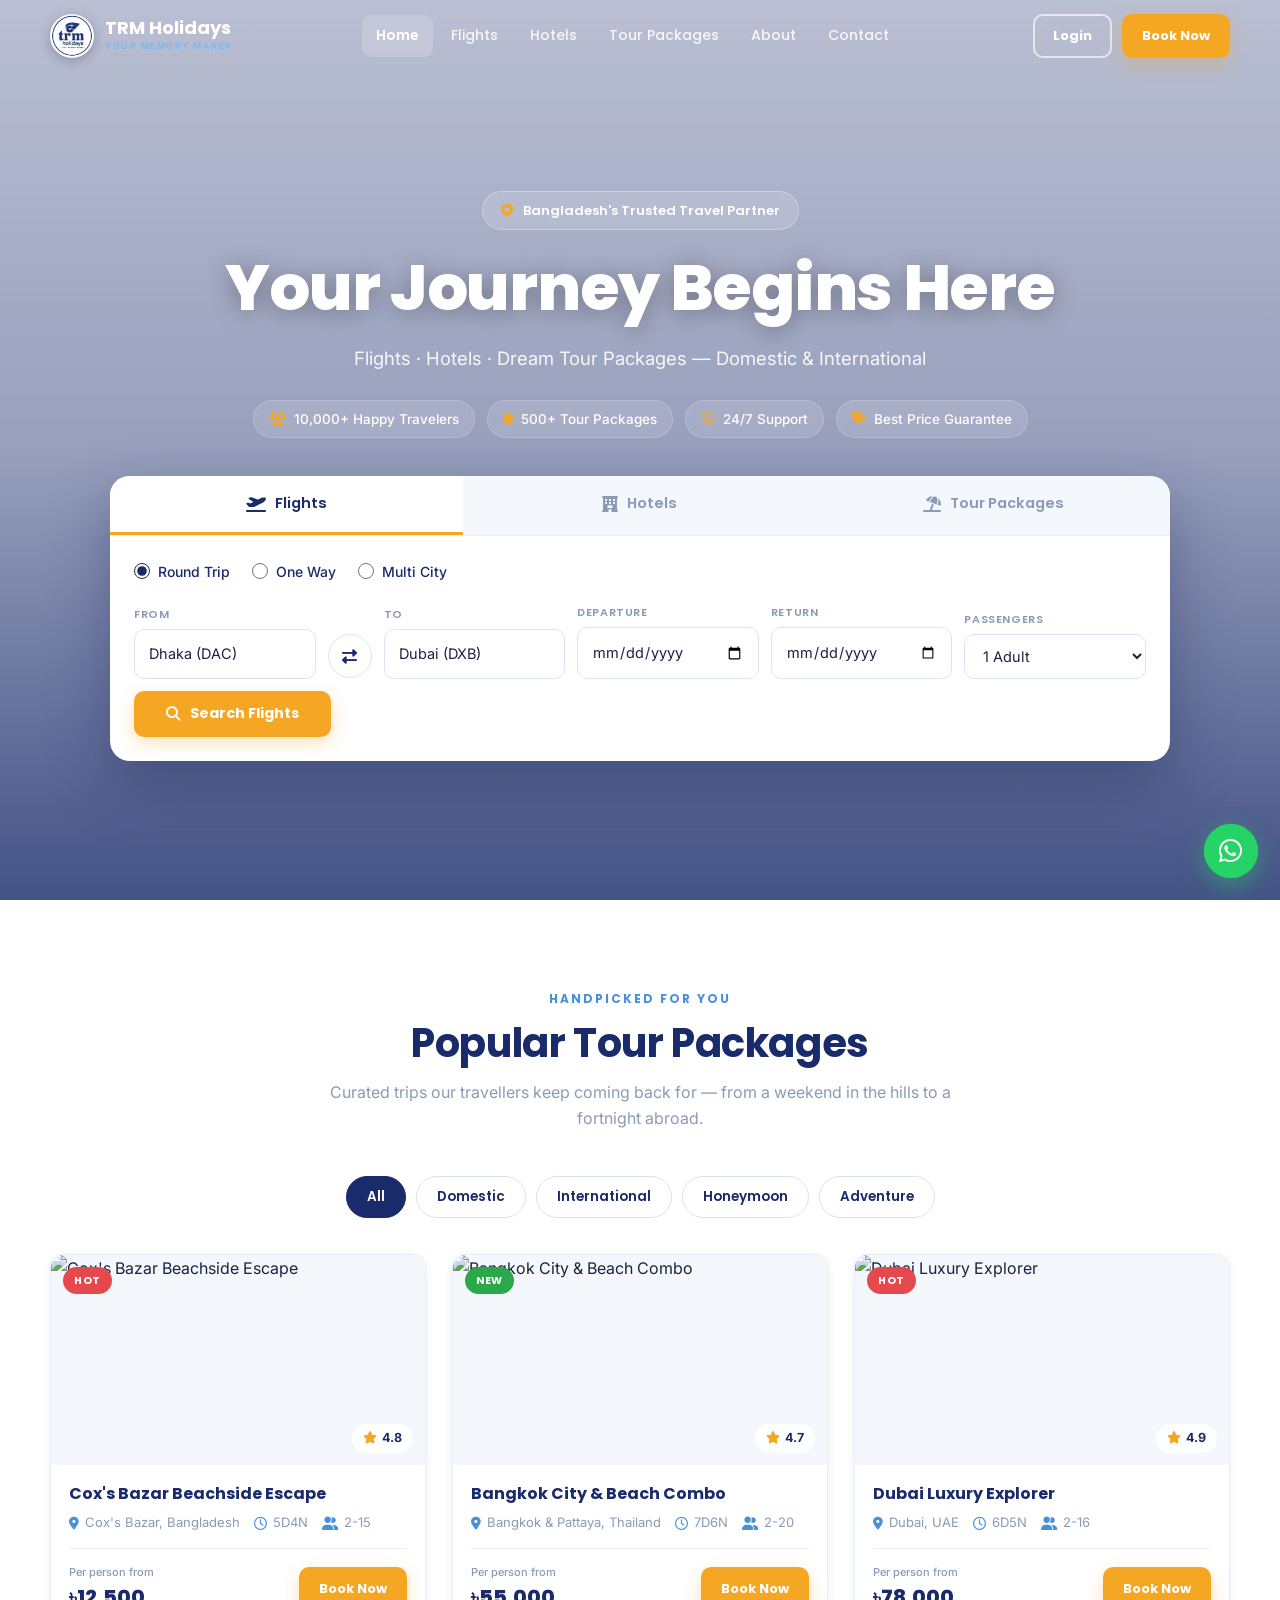
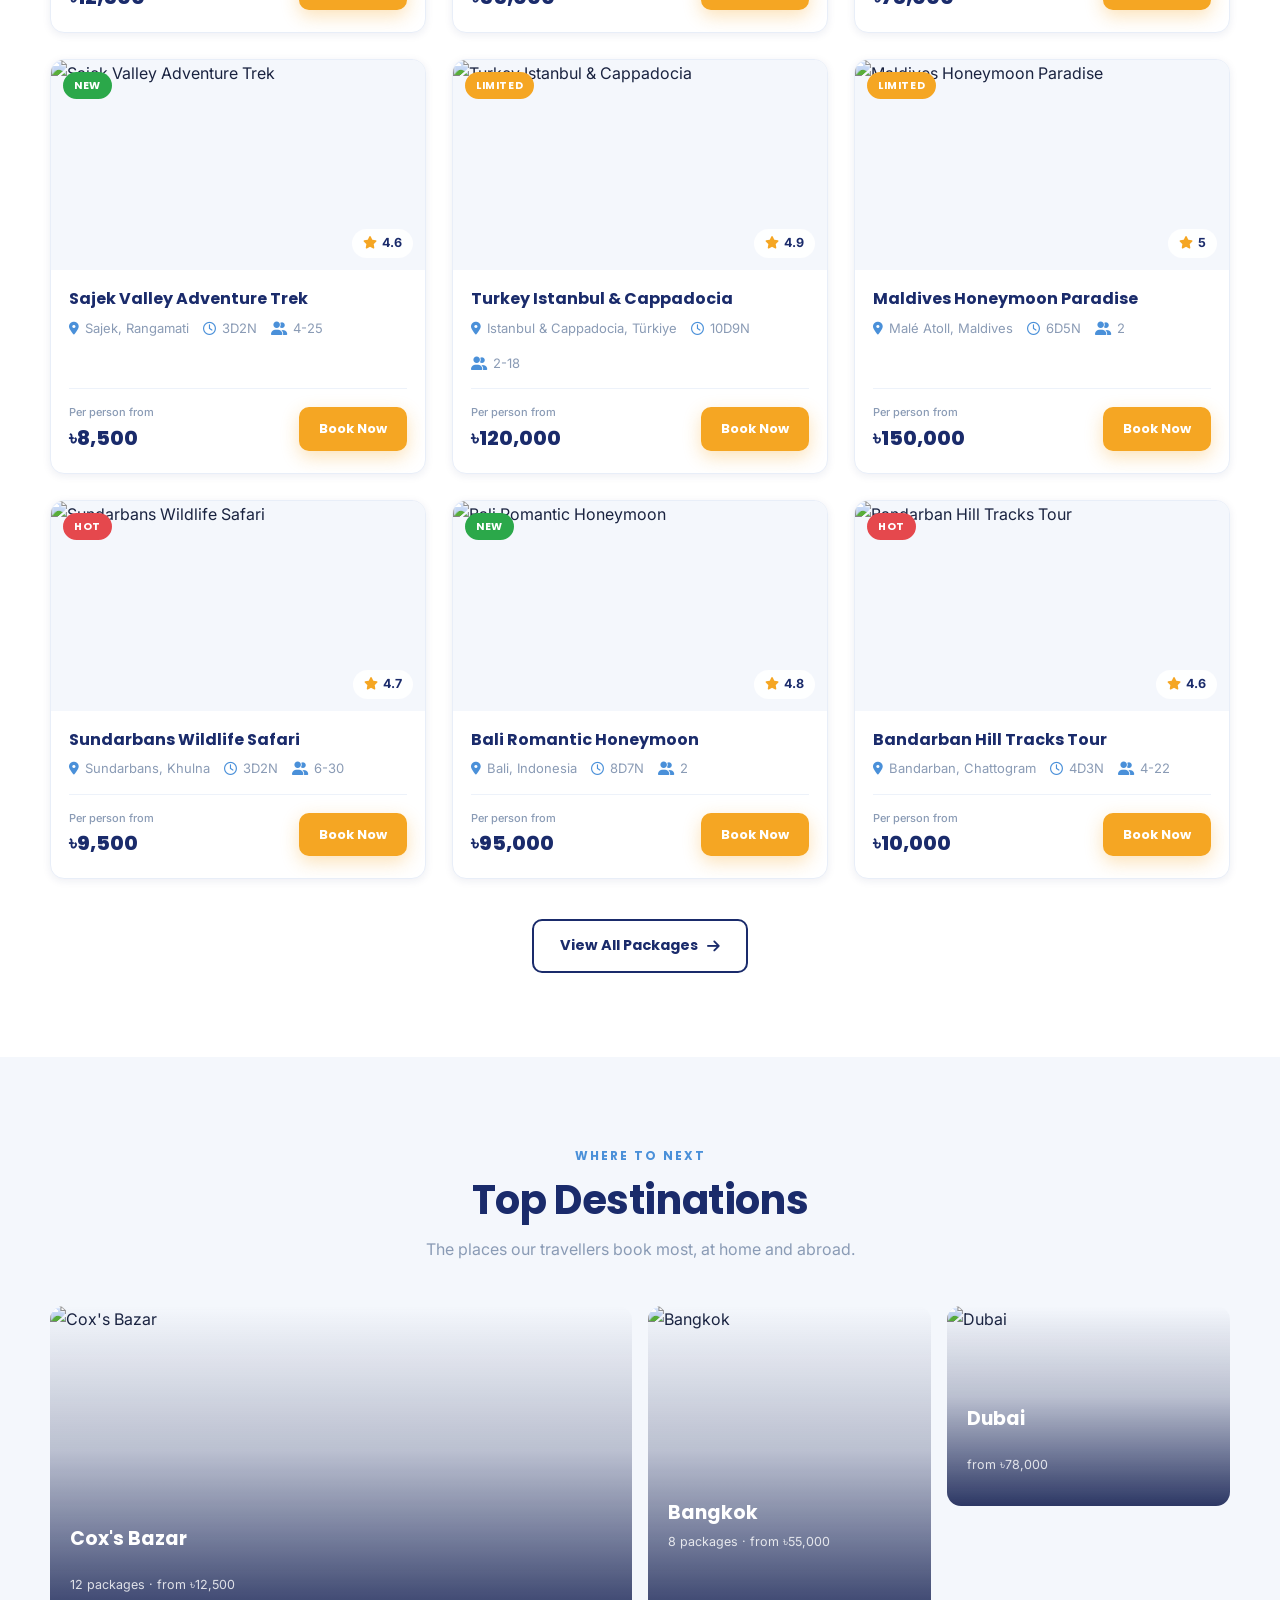
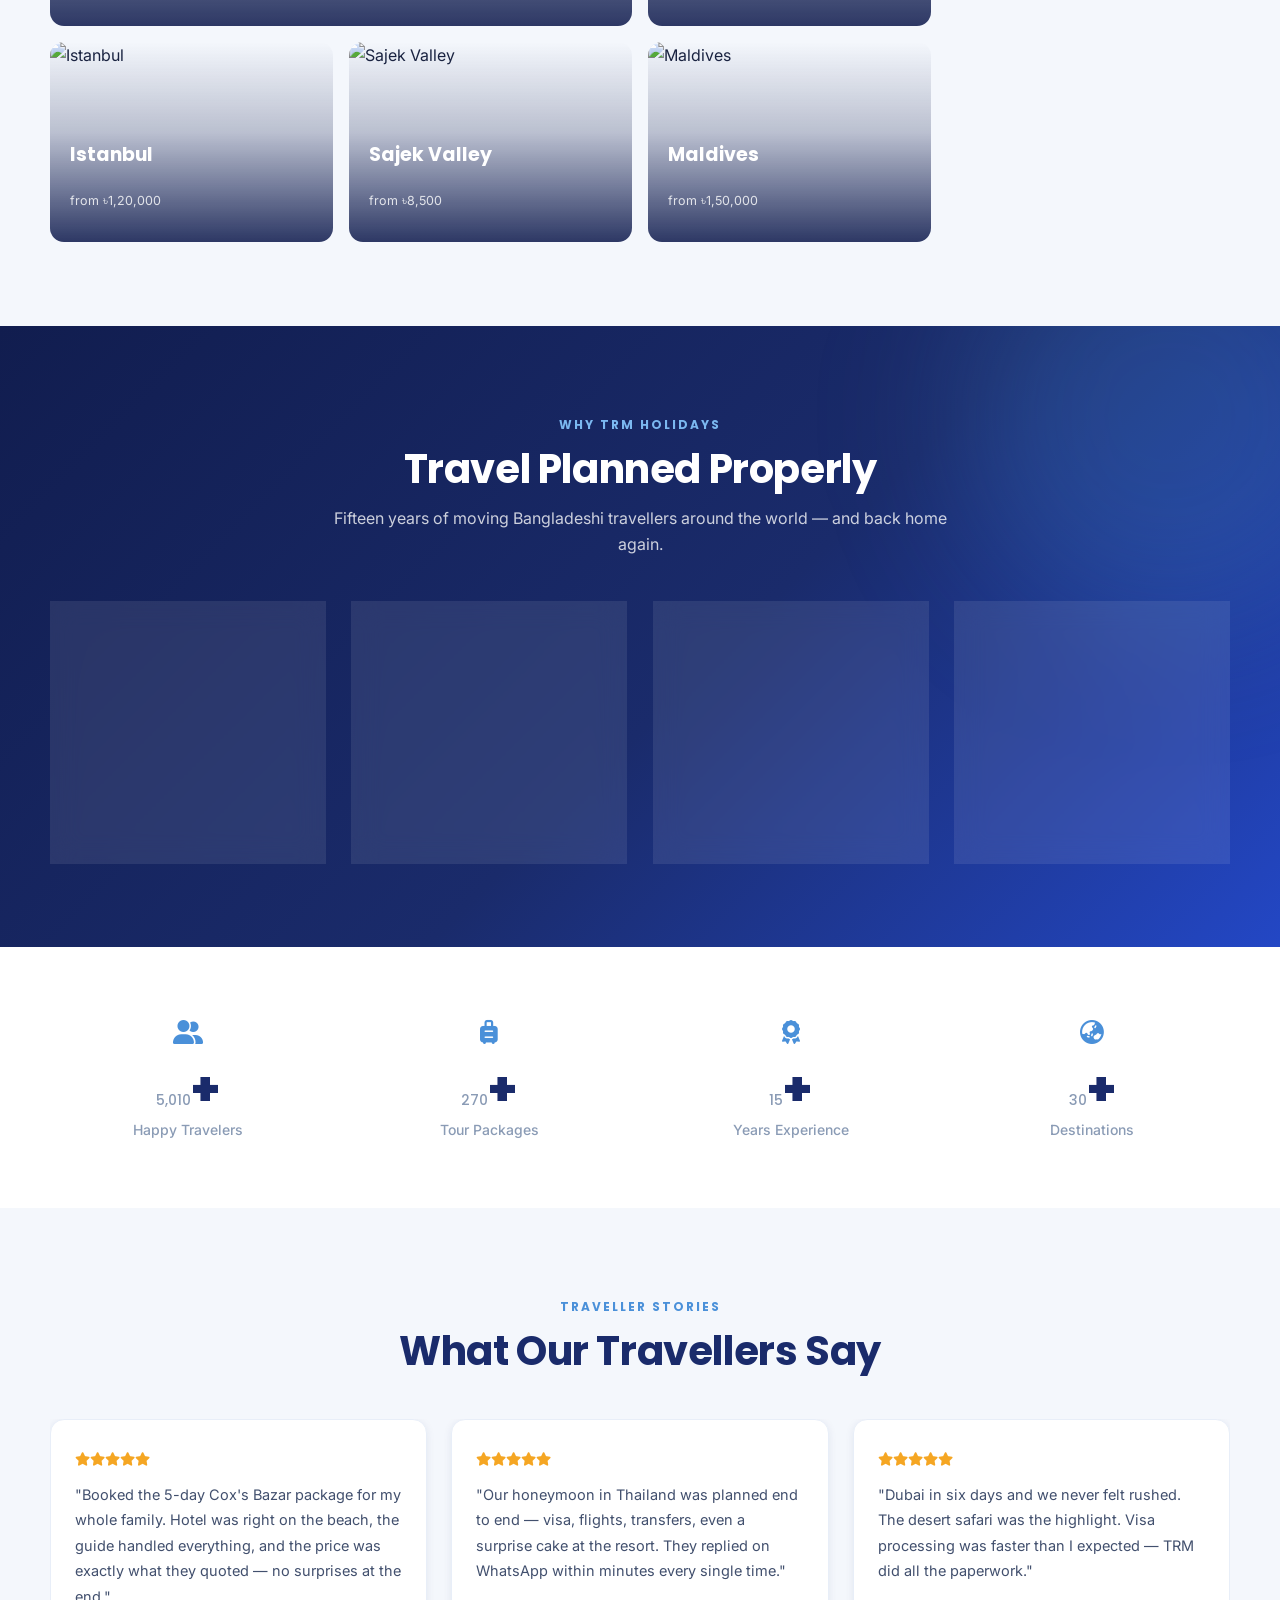
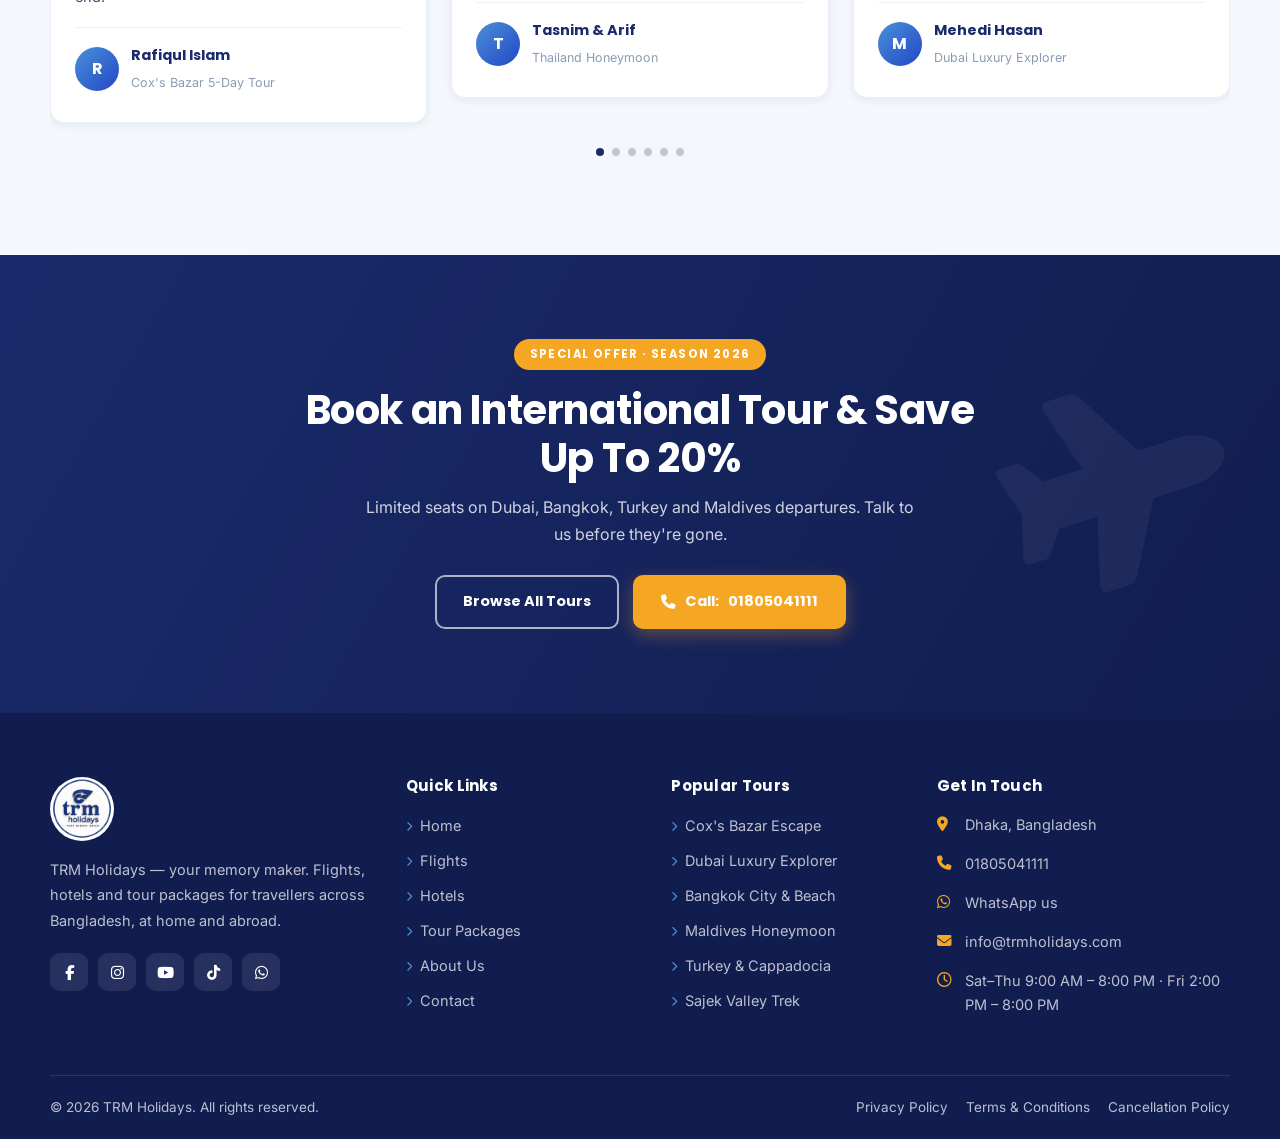
==== index.html @ ceb4264e "Initial commit" ====
<!DOCTYPE html>
<html lang="en">
<head>
<meta charset="UTF-8">
<meta name="viewport" content="width=device-width, initial-scale=1.0">
<meta name="description" content="TRM Holidays — Bangladesh's trusted travel partner. Flights, hotels and dream tour packages, domestic and international. Your Memory Maker.">
<meta name="theme-color" content="#1A2B6B">
<title>TRM Holidays | Flights, Hotels & Tour Packages in Bangladesh</title>

<link rel="icon" href="assets/images/logo.png">

<!-- Fonts -->
<link rel="preconnect" href="https://fonts.googleapis.com">
<link rel="preconnect" href="https://fonts.gstatic.com" crossorigin>
<link href="https://fonts.googleapis.com/css2?family=Poppins:wght@400;500;600;700;800&family=Inter:wght@300;400;500;600;700&display=swap" rel="stylesheet">

<!-- Icons · Carousel · Scroll animations -->
<link rel="stylesheet" href="https://cdnjs.cloudflare.com/ajax/libs/font-awesome/6.5.1/css/all.min.css">
<link rel="stylesheet" href="https://cdn.jsdelivr.net/npm/swiper@11/swiper-bundle.min.css">
<link rel="stylesheet" href="https://unpkg.com/aos@2.3.4/dist/aos.css">

<!-- Site design system -->
<link rel="stylesheet" href="assets/css/trm.css">

<style>
/* ==========================================================
   HOMEPAGE-ONLY STYLES
   ========================================================== */

/* ---------- Hero ---------- */
.hero{position:relative;min-height:100vh;display:flex;align-items:center;overflow:hidden;padding:calc(var(--nav-h) + 40px) 0 60px}
.hero-bg{position:absolute;inset:0;z-index:0}
.hero-bg .slide{
  position:absolute;inset:0;background-size:cover;background-position:center;
  opacity:0;transition:opacity 1.4s var(--ease);transform:scale(1.06);
}
.hero-bg .slide.on{opacity:1;animation:kenburns 7s ease-out forwards}
@keyframes kenburns{to{transform:scale(1)}}
.hero-bg::after{
  content:'';position:absolute;inset:0;
  background:linear-gradient(to top,rgba(26,43,107,.82) 0%,rgba(26,43,107,.45) 50%,rgba(26,43,107,.30) 100%);
}
.hero .wrap{position:relative;z-index:2;width:100%}
.hero-copy{text-align:center;max-width:840px;margin:0 auto 38px;color:#fff}
.eyebrow-pill{
  display:inline-flex;align-items:center;gap:9px;
  background:rgba(255,255,255,.15);backdrop-filter:blur(10px);
  border:1px solid rgba(255,255,255,.28);border-radius:40px;
  padding:8px 18px;font-family:var(--font-head);font-size:13px;font-weight:600;
  color:#fff;margin-bottom:20px;
}
.eyebrow-pill i{color:var(--gold)}
.hero-copy h1{color:#fff;text-shadow:0 3px 26px rgba(0,0,0,.32);margin-bottom:16px}
.hero-sub{font-size:clamp(15px,1.6vw,18.5px);color:rgba(255,255,255,.92);font-weight:400}
.trust{display:flex;flex-wrap:wrap;justify-content:center;gap:12px;margin-top:26px}
.trust span{
  display:inline-flex;align-items:center;gap:8px;font-size:13.5px;font-weight:500;
  color:#fff;background:rgba(255,255,255,.12);backdrop-filter:blur(8px);
  border:1px solid rgba(255,255,255,.2);border-radius:30px;padding:7px 15px;
}
.trust i{color:var(--gold)}

/* ---------- Search widget ---------- */
.search-widget{
  background:#fff;border-radius:var(--radius-lg);box-shadow:0 24px 60px rgba(17,29,79,.35);
  max-width:1060px;margin:0 auto;overflow:hidden;
}
.tabs{display:flex;border-bottom:1px solid #E8EEF8;background:var(--off)}
.tab{
  flex:1;padding:16px 12px;font-family:var(--font-head);font-size:14.5px;font-weight:600;
  color:var(--gray);display:flex;align-items:center;justify-content:center;gap:9px;
  border-bottom:3px solid transparent;transition:all .22s var(--ease);
}
.tab:hover{color:var(--navy);background:#fff}
.tab.active{color:var(--navy);background:#fff;border-bottom-color:var(--gold)}
.tab i{font-size:16px}
.tab-panel{display:none;padding:24px}
.tab-panel.active{display:block}

.trip-types{display:flex;flex-wrap:wrap;gap:22px;margin-bottom:20px}
.trip-types label{display:flex;align-items:center;gap:8px;cursor:pointer;font-size:14px;font-weight:500;color:var(--navy)}
.trip-types input{accent-color:var(--navy);width:16px;height:16px;cursor:pointer}

.search-row{display:flex;flex-wrap:wrap;gap:12px;align-items:flex-end}
.sf{flex:1 1 150px;min-width:0}
.sf label{
  display:block;font-family:var(--font-head);font-size:11px;font-weight:600;
  letter-spacing:.6px;text-transform:uppercase;color:var(--gray);margin-bottom:6px;
}
.sf input,.sf select{
  width:100%;padding:12px 14px;border:1.5px solid #DCE5F3;border-radius:var(--radius-sm);
  font-size:14.5px;background:#fff;transition:border-color .2s,box-shadow .2s;
}
.sf input:focus,.sf select:focus{outline:none;border-color:var(--sky);box-shadow:0 0 0 3px rgba(74,144,217,.15)}
.swap{
  flex:0 0 44px;width:44px;height:44px;border-radius:50%;border:1.5px solid #DCE5F3;
  background:#fff;color:var(--navy);display:grid;place-items:center;font-size:15px;
  margin-bottom:1px;transition:all .25s var(--ease);
}
.swap:hover{background:var(--navy);color:#fff;border-color:var(--navy);transform:rotate(180deg)}
.search-row .btn{flex:0 0 auto;padding:13px 30px;height:46px}

/* ---------- Destinations mosaic ---------- */
.mosaic{display:grid;grid-template-columns:repeat(4,1fr);gap:16px}
.tile{
  position:relative;border-radius:var(--radius);overflow:hidden;height:200px;
  display:flex;align-items:flex-end;
}
.tile.big{grid-column:span 2;height:320px}
.tile.tall{height:320px}
.tile img{position:absolute;inset:0;width:100%;height:100%;object-fit:cover;transition:transform .55s var(--ease)}
.tile:hover img{transform:scale(1.09)}
.tile::after{
  content:'';position:absolute;inset:0;
  background:linear-gradient(to top,rgba(17,29,79,.88) 0%,rgba(17,29,79,.25) 55%,transparent 100%);
}
.tile-body{position:relative;z-index:2;padding:20px;color:#fff;width:100%}
.tile-body h3{color:#fff;font-size:19px;margin-bottom:2px}
.tile-body small{font-size:12.5px;color:rgba(255,255,255,.82)}
.tile-body .btn{
  margin-top:12px;opacity:0;transform:translateY(8px);
  transition:all .3s var(--ease);padding:8px 18px;font-size:12.5px;
}
.tile:hover .tile-body .btn{opacity:1;transform:translateY(0)}

/* ---------- Why choose us ---------- */
.why{background:linear-gradient(135deg,var(--navy-dark) 0%,var(--navy) 55%,var(--royal) 100%);color:#fff;position:relative;overflow:hidden}
.why::before{
  content:'';position:absolute;top:-120px;right:-100px;width:420px;height:420px;
  border-radius:50%;background:rgba(74,144,217,.22);filter:blur(70px);
}
.why .wrap{position:relative;z-index:1}
.why .sec-head h2,.why .sec-head p{color:#fff}
.why .sec-head p{color:rgba(255,255,255,.78)}
.why .sec-head .eyebrow{color:var(--sky-light)}
.glass{
  background:rgba(255,255,255,.09);backdrop-filter:blur(14px);
  border:1px solid rgba(255,255,255,.16);border-radius:var(--radius);
  padding:30px 24px;text-align:center;transition:all .3s var(--ease);
}
.glass:hover{background:rgba(255,255,255,.15);transform:translateY(-6px)}
.glass .ico{
  width:60px;height:60px;margin:0 auto 18px;border-radius:16px;
  background:linear-gradient(135deg,var(--sky),var(--royal));
  display:grid;place-items:center;font-size:24px;color:#fff;
  box-shadow:0 8px 22px rgba(35,71,197,.4);
}
.glass h3{color:#fff;font-size:17px;margin-bottom:9px}
.glass p{font-size:14px;color:rgba(255,255,255,.76);line-height:1.65}

/* ---------- Stats ---------- */
.stat{text-align:center;padding:10px}
.stat b{
  display:block;font-family:var(--font-head);font-weight:800;
  font-size:clamp(2rem,4vw,3rem);color:var(--navy);line-height:1.1;
}
.stat span{font-size:14px;color:var(--gray);font-weight:500}
.stat .ico{font-size:24px;color:var(--sky);margin-bottom:10px}

/* ---------- Testimonials ---------- */
.quote{
  background:#fff;border-radius:var(--radius);padding:28px 24px;
  box-shadow:var(--shadow-sm);border:1px solid #E8EEF8;height:auto;
  display:flex;flex-direction:column;
}
.quote .stars{color:var(--gold);font-size:13.5px;margin-bottom:12px}
.quote p{font-size:14.5px;color:#42506E;line-height:1.75;flex:1;margin-bottom:18px}
.quote .who{display:flex;align-items:center;gap:12px;padding-top:16px;border-top:1px solid #EDF2FA}
.avatar{
  width:44px;height:44px;flex:0 0 44px;border-radius:50%;
  background:linear-gradient(135deg,var(--sky),var(--royal));
  display:grid;place-items:center;color:#fff;
  font-family:var(--font-head);font-weight:700;font-size:16px;
}
.who b{display:block;font-family:var(--font-head);font-size:14.5px;color:var(--navy)}
.who small{font-size:12.5px;color:var(--gray)}
.swiper{padding-bottom:48px!important}
.swiper-pagination-bullet-active{background:var(--navy)!important}

/* ---------- CTA banner ---------- */
.cta{
  background:linear-gradient(120deg,var(--navy) 0%,var(--navy-dark) 100%);
  color:#fff;text-align:center;position:relative;overflow:hidden;
}
.cta::after{
  content:'\f072';font-family:'Font Awesome 6 Free';font-weight:900;
  position:absolute;right:4%;top:50%;transform:translateY(-50%) rotate(-18deg);
  font-size:200px;color:rgba(255,255,255,.05);pointer-events:none;
}
.cta .wrap{position:relative;z-index:1}
.cta-badge{
  display:inline-block;background:var(--gold);color:#fff;
  font-family:var(--font-head);font-size:11.5px;font-weight:700;letter-spacing:1.4px;
  text-transform:uppercase;padding:6px 16px;border-radius:30px;margin-bottom:16px;
}
.cta h2{color:#fff;max-width:700px;margin:0 auto 12px}
.cta p{color:rgba(255,255,255,.8);max-width:560px;margin:0 auto 28px}
.cta-btns{display:flex;flex-wrap:wrap;gap:14px;justify-content:center}

/* ---------- Responsive ---------- */
@media(max-width:900px){
  .mosaic{grid-template-columns:repeat(2,1fr)}
  .tile.big{grid-column:span 2}
}
@media(max-width:768px){
  .hero{min-height:auto;padding:calc(var(--nav-h) + 60px) 0 50px}
  .hero-copy h1{font-size:32px}
  .trust span{font-size:12px;padding:6px 12px}
  .tab{font-size:12.5px;padding:13px 6px;flex-direction:column;gap:5px}
  .search-row{flex-direction:column;align-items:stretch}
  .sf{flex:1 1 auto;width:100%}
  .swap{width:100%;border-radius:var(--radius-sm);height:40px}
  .swap:hover{transform:none}
  .search-row .btn{width:100%}
  .mosaic{grid-template-columns:1fr}
  .tile,.tile.big,.tile.tall{height:220px;grid-column:span 1}
  .tile-body .btn{opacity:1;transform:none}
  .stats-grid{grid-template-columns:repeat(2,1fr)!important}
  .cta::after{display:none}
}
</style>
</head>

<body>

<!-- ══════════════ PAGE LOADER ══════════════ -->
<div class="loader" id="loader">
  <i class="fa-solid fa-plane"></i>
  <b>TRM Holidays</b>
  <div class="loader-bar"><i></i></div>
</div>

<!-- ══════════════ NAVBAR ══════════════ -->
<header class="nav">
  <div class="wrap">
    <a href="index.html" class="brand">
      <img src="assets/images/logo.png" alt="TRM Holidays" class="brand-logo">
      <span class="brand-text">
        <b>TRM Holidays</b>
        <span>Your Memory Maker</span>
      </span>
    </a>

    <nav class="nav-links">
      <a href="index.html" class="active">Home</a>
      <a href="flights.html">Flights</a>
      <a href="hotels.html">Hotels</a>
      <a href="tours.html">Tour Packages</a>
      <a href="#why">About</a>
      <a href="contact.html">Contact</a>
    </nav>

    <div class="nav-actions">
      <a href="contact.html" class="btn btn-outline">Login</a>
      <a href="tours.html" class="btn btn-gold">Book Now</a>
    </div>

    <button class="burger" id="burger" aria-label="Open menu" aria-expanded="false">
      <i class="fa-solid fa-bars"></i>
    </button>
  </div>
</header>

<!-- ══════════════ MOBILE MENU ══════════════ -->
<div class="mobile-menu" id="mobileMenu">
  <a href="index.html" class="active">Home</a>
  <a href="flights.html">Flights</a>
  <a href="hotels.html">Hotels</a>
  <a href="tours.html">Tour Packages</a>
  <a href="#why">About</a>
  <a href="contact.html">Contact</a>
  <a href="tours.html" class="btn btn-gold">Book Now</a>
</div>

<!-- ══════════════ HERO ══════════════ -->
<section class="hero">
  <div class="hero-bg" id="heroBg">
    <div class="slide on" style="background-image:url('https://images.unsplash.com/photo-1507525428034-b723cf961d3e?w=1920&q=80')"></div>
    <div class="slide" style="background-image:url('https://images.unsplash.com/photo-1512453979798-5ea266f8880c?w=1920&q=80')"></div>
    <div class="slide" style="background-image:url('https://images.unsplash.com/photo-1476514525535-07fb3b4ae5f1?w=1920&q=80')"></div>
  </div>

  <div class="wrap">
    <div class="hero-copy" data-aos="fade-up">
      <span class="eyebrow-pill"><i class="fa-solid fa-shield-heart"></i> Bangladesh's Trusted Travel Partner</span>
      <h1>Your Journey Begins Here</h1>
      <p class="hero-sub">Flights · Hotels · Dream Tour Packages — Domestic &amp; International</p>
      <div class="trust">
        <span><i class="fa-solid fa-users"></i> 10,000+ Happy Travelers</span>
        <span><i class="fa-solid fa-suitcase-rolling"></i> 500+ Tour Packages</span>
        <span><i class="fa-solid fa-headset"></i> 24/7 Support</span>
        <span><i class="fa-solid fa-tags"></i> Best Price Guarantee</span>
      </div>
    </div>

    <!-- ─────── 3-TAB SEARCH WIDGET ─────── -->
    <div class="search-widget" data-aos="fade-up" data-aos-delay="150">
      <div class="tabs">
        <button class="tab active" onclick="switchTab('flights',this)"><i class="fa-solid fa-plane-departure"></i> Flights</button>
        <button class="tab" onclick="switchTab('hotels',this)"><i class="fa-solid fa-hotel"></i> Hotels</button>
        <button class="tab" onclick="switchTab('tours',this)"><i class="fa-solid fa-umbrella-beach"></i> Tour Packages</button>
      </div>

      <!-- FLIGHTS -->
      <div class="tab-panel active" id="tab-flights">
        <div class="trip-types">
          <label><input type="radio" name="trip" value="round" checked onchange="toggleReturnDate(this)"> Round Trip</label>
          <label><input type="radio" name="trip" value="oneway" onchange="toggleReturnDate(this)"> One Way</label>
          <label><input type="radio" name="trip" value="multi" onchange="toggleReturnDate(this)"> Multi City</label>
        </div>

        <form class="search-row" onsubmit="goFlights(event)">
          <div class="sf">
            <label>From</label>
            <input type="text" id="fromCity" value="Dhaka (DAC)" placeholder="Dhaka (DAC)">
          </div>

          <button type="button" class="swap" onclick="swapCities()" aria-label="Swap cities">
            <i class="fa-solid fa-right-left"></i>
          </button>

          <div class="sf">
            <label>To</label>
            <input type="text" id="toCity" value="Dubai (DXB)" placeholder="Dubai (DXB)">
          </div>
          <div class="sf">
            <label>Departure</label>
            <input type="date" id="departDate">
          </div>
          <div class="sf" id="returnDateField">
            <label>Return</label>
            <input type="date" id="returnDate">
          </div>
          <div class="sf">
            <label>Passengers</label>
            <select>
              <option>1 Adult</option><option>2 Adults</option><option>3 Adults</option>
              <option>4 Adults</option><option>2 Adults, 1 Child</option><option>Family (5+)</option>
            </select>
          </div>
          <button type="submit" class="btn btn-gold"><i class="fa-solid fa-magnifying-glass"></i> Search Flights</button>
        </form>
      </div>

      <!-- HOTELS -->
      <div class="tab-panel" id="tab-hotels">
        <form class="search-row" onsubmit="goHotels(event)">
          <div class="sf">
            <label>City / Destination</label>
            <input type="text" value="Cox's Bazar" placeholder="Where are you going?">
          </div>
          <div class="sf"><label>Check-in</label><input type="date"></div>
          <div class="sf"><label>Check-out</label><input type="date"></div>
          <div class="sf">
            <label>Rooms</label>
            <select><option>1 Room</option><option>2 Rooms</option><option>3 Rooms</option><option>4+ Rooms</option></select>
          </div>
          <div class="sf">
            <label>Guests</label>
            <select><option>2 Guests</option><option>1 Guest</option><option>3 Guests</option><option>4 Guests</option><option>5+ Guests</option></select>
          </div>
          <button type="submit" class="btn btn-gold"><i class="fa-solid fa-magnifying-glass"></i> Search Hotels</button>
        </form>
      </div>

      <!-- TOURS -->
      <div class="tab-panel" id="tab-tours">
        <form class="search-row" onsubmit="goTours(event)">
          <div class="sf">
            <label>Destination</label>
            <input type="text" id="tourDest" placeholder="Cox's Bazar, Dubai, Bali…">
          </div>
          <div class="sf">
            <label>Tour Type</label>
            <select id="tourType">
              <option value="all">All Types</option>
              <option value="domestic">Domestic</option>
              <option value="international">International</option>
              <option value="honeymoon">Honeymoon</option>
              <option value="adventure">Adventure</option>
              <option value="group">Group / Corporate</option>
            </select>
          </div>
          <div class="sf">
            <label>Travel Month</label>
            <select>
              <option>Any Month</option><option>January</option><option>February</option><option>March</option>
              <option>April</option><option>May</option><option>June</option><option>July</option>
              <option>August</option><option>September</option><option>October</option>
              <option>November</option><option>December</option>
            </select>
          </div>
          <div class="sf">
            <label>Persons</label>
            <select><option>2 Persons</option><option>1 Person</option><option>3 Persons</option><option>4 Persons</option><option>5-10 Persons</option><option>10+ Persons</option></select>
          </div>
          <button type="submit" class="btn btn-gold"><i class="fa-solid fa-magnifying-glass"></i> Search Tours</button>
        </form>
      </div>
    </div>
  </div>
</section>

<!-- ══════════════ POPULAR TOUR PACKAGES ══════════════ -->
<section class="section" id="tours">
  <div class="wrap">
    <div class="sec-head" data-aos="fade-up">
      <span class="eyebrow">Handpicked for you</span>
      <h2>Popular Tour Packages</h2>
      <p>Curated trips our travellers keep coming back for — from a weekend in the hills to a fortnight abroad.</p>
    </div>

    <div class="pills" data-aos="fade-up">
      <button class="pill active" onclick="filterTours('all',this)">All</button>
      <button class="pill" onclick="filterTours('domestic',this)">Domestic</button>
      <button class="pill" onclick="filterTours('international',this)">International</button>
      <button class="pill" onclick="filterTours('honeymoon',this)">Honeymoon</button>
      <button class="pill" onclick="filterTours('adventure',this)">Adventure</button>
    </div>

    <div class="grid g-3" id="tourGrid"></div>

    <div class="center" style="margin-top:40px" data-aos="fade-up">
      <a href="tours.html" class="btn btn-outline-navy">View All Packages <i class="fa-solid fa-arrow-right"></i></a>
    </div>
  </div>
</section>

<!-- ══════════════ TOP DESTINATIONS MOSAIC ══════════════ -->
<section class="section section--off">
  <div class="wrap">
    <div class="sec-head" data-aos="fade-up">
      <span class="eyebrow">Where to next</span>
      <h2>Top Destinations</h2>
      <p>The places our travellers book most, at home and abroad.</p>
    </div>

    <div class="mosaic" data-aos="fade-up">
      <div class="tile big">
        <img src="https://images.unsplash.com/photo-1507525428034-b723cf961d3e?w=1200&q=80" alt="Cox's Bazar" loading="lazy">
        <div class="tile-body">
          <h3>Cox's Bazar</h3><small>12 packages · from ৳12,500</small>
          <a href="tours.html?cat=domestic" class="btn btn-gold btn-sm">Explore</a>
        </div>
      </div>
      <div class="tile tall">
        <img src="https://images.unsplash.com/photo-1563492065599-3520f775eeed?w=800&q=80" alt="Bangkok" loading="lazy">
        <div class="tile-body">
          <h3>Bangkok</h3><small>8 packages · from ৳55,000</small>
          <a href="tours.html?cat=international" class="btn btn-gold btn-sm">Explore</a>
        </div>
      </div>
      <div class="tile">
        <img src="https://images.unsplash.com/photo-1512453979798-5ea266f8880c?w=800&q=80" alt="Dubai" loading="lazy">
        <div class="tile-body">
          <h3>Dubai</h3><small>from ৳78,000</small>
          <a href="tours.html?cat=international" class="btn btn-gold btn-sm">Explore</a>
        </div>
      </div>
      <div class="tile">
        <img src="https://images.unsplash.com/photo-1570939274717-7eda259b50ed?w=800&q=80" alt="Istanbul" loading="lazy">
        <div class="tile-body">
          <h3>Istanbul</h3><small>from ৳1,20,000</small>
          <a href="tours.html?cat=international" class="btn btn-gold btn-sm">Explore</a>
        </div>
      </div>
      <div class="tile">
        <img src="https://images.unsplash.com/photo-1464822759023-fed622ff2c3b?w=800&q=80" alt="Sajek Valley" loading="lazy">
        <div class="tile-body">
          <h3>Sajek Valley</h3><small>from ৳8,500</small>
          <a href="tours.html?cat=adventure" class="btn btn-gold btn-sm">Explore</a>
        </div>
      </div>
      <div class="tile">
        <img src="https://images.unsplash.com/photo-1514282401047-d79a71a590e8?w=800&q=80" alt="Maldives" loading="lazy">
        <div class="tile-body">
          <h3>Maldives</h3><small>from ৳1,50,000</small>
          <a href="tours.html?cat=honeymoon" class="btn btn-gold btn-sm">Explore</a>
        </div>
      </div>
    </div>
  </div>
</section>

<!-- ══════════════ WHY CHOOSE US ══════════════ -->
<section class="section why" id="why">
  <div class="wrap">
    <div class="sec-head" data-aos="fade-up">
      <span class="eyebrow">Why TRM Holidays</span>
      <h2>Travel Planned Properly</h2>
      <p>Fifteen years of moving Bangladeshi travellers around the world — and back home again.</p>
    </div>

    <div class="grid g-4">
      <div class="glass" data-aos="fade-up" data-aos-delay="0">
        <div class="ico"><i class="fa-solid fa-tags"></i></div>
        <h3>Best Price Guarantee</h3>
        <p>Find the same package cheaper elsewhere and we'll match it. No hidden service charges at the end.</p>
      </div>
      <div class="glass" data-aos="fade-up" data-aos-delay="100">
        <div class="ico"><i class="fa-solid fa-map-location-dot"></i></div>
        <h3>Expert Local Guides</h3>
        <p>Bangla-speaking guides who know the route, the food and the shortcuts — not a script read off a clipboard.</p>
      </div>
      <div class="glass" data-aos="fade-up" data-aos-delay="200">
        <div class="ico"><i class="fa-solid fa-headset"></i></div>
        <h3>24/7 Customer Support</h3>
        <p>One WhatsApp number, answered day or night — before you book and while you're away.</p>
      </div>
      <div class="glass" data-aos="fade-up" data-aos-delay="300">
        <div class="ico"><i class="fa-solid fa-shield-halved"></i></div>
        <h3>Safe &amp; Trusted</h3>
        <p>Verified hotels, licensed transport and clear cancellation terms written out before you pay.</p>
      </div>
    </div>
  </div>
</section>

<!-- ══════════════ STATS COUNTER ══════════════ -->
<section class="section section--tight" id="stats">
  <div class="wrap">
    <div class="grid g-4 stats-grid">
      <div class="stat"><div class="ico"><i class="fa-solid fa-user-group"></i></div><b><span class="count" data-target="10000">0</span>+</b><span>Happy Travelers</span></div>
      <div class="stat"><div class="ico"><i class="fa-solid fa-suitcase-rolling"></i></div><b><span class="count" data-target="500">0</span>+</b><span>Tour Packages</span></div>
      <div class="stat"><div class="ico"><i class="fa-solid fa-award"></i></div><b><span class="count" data-target="15">0</span>+</b><span>Years Experience</span></div>
      <div class="stat"><div class="ico"><i class="fa-solid fa-earth-asia"></i></div><b><span class="count" data-target="50">0</span>+</b><span>Destinations</span></div>
    </div>
  </div>
</section>

<!-- ══════════════ TESTIMONIALS ══════════════ -->
<section class="section section--off">
  <div class="wrap">
    <div class="sec-head" data-aos="fade-up">
      <span class="eyebrow">Traveller stories</span>
      <h2>What Our Travellers Say</h2>
    </div>

    <div class="swiper" id="testiSwiper" data-aos="fade-up">
      <div class="swiper-wrapper">

        <div class="swiper-slide"><div class="quote">
          <div class="stars"><i class="fa-solid fa-star"></i><i class="fa-solid fa-star"></i><i class="fa-solid fa-star"></i><i class="fa-solid fa-star"></i><i class="fa-solid fa-star"></i></div>
          <p>"Booked the 5-day Cox's Bazar package for my whole family. Hotel was right on the beach, the guide handled everything, and the price was exactly what they quoted — no surprises at the end."</p>
          <div class="who"><div class="avatar">R</div><div><b>Rafiqul Islam</b><small>Cox's Bazar 5-Day Tour</small></div></div>
        </div></div>

        <div class="swiper-slide"><div class="quote">
          <div class="stars"><i class="fa-solid fa-star"></i><i class="fa-solid fa-star"></i><i class="fa-solid fa-star"></i><i class="fa-solid fa-star"></i><i class="fa-solid fa-star"></i></div>
          <p>"Our honeymoon in Thailand was planned end to end — visa, flights, transfers, even a surprise cake at the resort. They replied on WhatsApp within minutes every single time."</p>
          <div class="who"><div class="avatar">T</div><div><b>Tasnim &amp; Arif</b><small>Thailand Honeymoon</small></div></div>
        </div></div>

        <div class="swiper-slide"><div class="quote">
          <div class="stars"><i class="fa-solid fa-star"></i><i class="fa-solid fa-star"></i><i class="fa-solid fa-star"></i><i class="fa-solid fa-star"></i><i class="fa-solid fa-star"></i></div>
          <p>"Dubai in six days and we never felt rushed. The desert safari was the highlight. Visa processing was faster than I expected — TRM did all the paperwork."</p>
          <div class="who"><div class="avatar">M</div><div><b>Mehedi Hasan</b><small>Dubai Luxury Explorer</small></div></div>
        </div></div>

        <div class="swiper-slide"><div class="quote">
          <div class="stars"><i class="fa-solid fa-star"></i><i class="fa-solid fa-star"></i><i class="fa-solid fa-star"></i><i class="fa-solid fa-star"></i><i class="fa-regular fa-star"></i></div>
          <p>"Went to Sajek with two small children and was nervous about the jeep ride. The team arranged a safer vehicle and a slower schedule without charging extra. Very thoughtful."</p>
          <div class="who"><div class="avatar">N</div><div><b>Nasrin Khatun</b><small>Sajek Family Adventure</small></div></div>
        </div></div>

        <div class="swiper-slide"><div class="quote">
          <div class="stars"><i class="fa-solid fa-star"></i><i class="fa-solid fa-star"></i><i class="fa-solid fa-star"></i><i class="fa-solid fa-star"></i><i class="fa-solid fa-star"></i></div>
          <p>"Ten days across Istanbul and Cappadocia. The balloon ride at sunrise was worth every taka. Hotels were exactly as shown in the photos they sent beforehand."</p>
          <div class="who"><div class="avatar">S</div><div><b>Sabbir Ahmed</b><small>Turkey Cultural Tour</small></div></div>
        </div></div>

        <div class="swiper-slide"><div class="quote">
          <div class="stars"><i class="fa-solid fa-star"></i><i class="fa-solid fa-star"></i><i class="fa-solid fa-star"></i><i class="fa-solid fa-star"></i><i class="fa-solid fa-star"></i></div>
          <p>"Three days on the launch through the Sundarbans. Food on board was excellent and we actually spotted deer and crocodiles. Well organised from start to finish."</p>
          <div class="who"><div class="avatar">F</div><div><b>Farida Mumu</b><small>Sundarbans Wildlife Safari</small></div></div>
        </div></div>

      </div>
      <div class="swiper-pagination"></div>
    </div>
  </div>
</section>

<!-- ══════════════ CTA BANNER ══════════════ -->
<section class="section cta">
  <div class="wrap" data-aos="fade-up">
    <span class="cta-badge">Special Offer · Season 2026</span>
    <h2>Book an International Tour &amp; Save Up To 20%</h2>
    <p>Limited seats on Dubai, Bangkok, Turkey and Maldives departures. Talk to us before they're gone.</p>
    <div class="cta-btns">
      <a href="tours.html" class="btn btn-outline">Browse All Tours</a>
      <a href="#" data-trm="tel" class="btn btn-gold">
        <i class="fa-solid fa-phone"></i> Call: <span data-trm="phone"></span>
      </a>
    </div>
  </div>
</section>

<!-- ══════════════ FOOTER ══════════════ -->
<footer class="footer">
  <div class="wrap">
    <div class="footer-grid">

      <div>
        <img src="assets/images/logo.png" alt="TRM Holidays" class="footer-logo">
        <p>TRM Holidays — your memory maker. Flights, hotels and tour packages for travellers across Bangladesh, at home and abroad.</p>
        <div class="socials">
          <a href="#" data-trm="facebook" target="_blank" rel="noopener" aria-label="Facebook"><i class="fa-brands fa-facebook-f"></i></a>
          <a href="#" data-trm="instagram" target="_blank" rel="noopener" aria-label="Instagram"><i class="fa-brands fa-instagram"></i></a>
          <a href="#" data-trm="youtube" target="_blank" rel="noopener" aria-label="YouTube"><i class="fa-brands fa-youtube"></i></a>
          <a href="#" data-trm="tiktok" target="_blank" rel="noopener" aria-label="TikTok"><i class="fa-brands fa-tiktok"></i></a>
          <a href="#" data-trm="wa" target="_blank" rel="noopener" aria-label="WhatsApp"><i class="fa-brands fa-whatsapp"></i></a>
        </div>
      </div>

      <div>
        <h4>Quick Links</h4>
        <ul class="footer-links">
          <li><a href="index.html"><i class="fa-solid fa-chevron-right"></i> Home</a></li>
          <li><a href="flights.html"><i class="fa-solid fa-chevron-right"></i> Flights</a></li>
          <li><a href="hotels.html"><i class="fa-solid fa-chevron-right"></i> Hotels</a></li>
          <li><a href="tours.html"><i class="fa-solid fa-chevron-right"></i> Tour Packages</a></li>
          <li><a href="#why"><i class="fa-solid fa-chevron-right"></i> About Us</a></li>
          <li><a href="contact.html"><i class="fa-solid fa-chevron-right"></i> Contact</a></li>
        </ul>
      </div>

      <div>
        <h4>Popular Tours</h4>
        <ul class="footer-links">
          <li><a href="tour-detail.html?id=TR-001"><i class="fa-solid fa-chevron-right"></i> Cox's Bazar Escape</a></li>
          <li><a href="tour-detail.html?id=TR-003"><i class="fa-solid fa-chevron-right"></i> Dubai Luxury Explorer</a></li>
          <li><a href="tour-detail.html?id=TR-002"><i class="fa-solid fa-chevron-right"></i> Bangkok City &amp; Beach</a></li>
          <li><a href="tour-detail.html?id=TR-006"><i class="fa-solid fa-chevron-right"></i> Maldives Honeymoon</a></li>
          <li><a href="tour-detail.html?id=TR-005"><i class="fa-solid fa-chevron-right"></i> Turkey &amp; Cappadocia</a></li>
          <li><a href="tour-detail.html?id=TR-004"><i class="fa-solid fa-chevron-right"></i> Sajek Valley Trek</a></li>
        </ul>
      </div>

      <div>
        <h4>Get In Touch</h4>
        <ul class="contact-list">
          <li><i class="fa-solid fa-location-dot"></i><span data-trm="address"></span></li>
          <li><i class="fa-solid fa-phone"></i><a href="#" data-trm="phone-tel"></a></li>
          <li><i class="fa-brands fa-whatsapp"></i><a href="#" data-trm="wa" target="_blank" rel="noopener">WhatsApp us</a></li>
          <li><i class="fa-solid fa-envelope"></i><a href="#" data-trm="email"></a></li>
          <li><i class="fa-regular fa-clock"></i><span data-trm="hours"></span></li>
        </ul>
      </div>

    </div>

    <div class="footer-bottom">
      <span>&copy; <span id="year"></span> TRM Holidays. All rights reserved.</span>
      <nav>
        <a href="#">Privacy Policy</a>
        <a href="#">Terms &amp; Conditions</a>
        <a href="#">Cancellation Policy</a>
      </nav>
    </div>
  </div>
</footer>

<!-- ══════════════ FLOATING BUTTONS ══════════════ -->
<a href="#" data-trm="wa" data-msg="Hi TRM Holidays! I'd like to know more about your tour packages." class="wa-float" target="_blank" rel="noopener" aria-label="Chat on WhatsApp">
  <i class="fa-brands fa-whatsapp"></i>
</a>
<button class="top-btn" id="topBtn" aria-label="Back to top"><i class="fa-solid fa-arrow-up"></i></button>

<!-- ══════════════ SCRIPTS ══════════════ -->
<script src="https://cdn.jsdelivr.net/npm/swiper@11/swiper-bundle.min.js"></script>
<script src="https://unpkg.com/aos@2.3.4/dist/aos.js"></script>
<script src="assets/js/trm.js"></script>
<script src="assets/js/tours-data.js"></script>

<script>
/* ══════════════ SEARCH WIDGET ══════════════ */
function switchTab(name, btn){
  document.querySelectorAll('.tab').forEach(t => t.classList.remove('active'));
  document.querySelectorAll('.tab-panel').forEach(p => p.classList.remove('active'));
  btn.classList.add('active');
  document.getElementById('tab-' + name).classList.add('active');
}

/* One Way hides the Return Date field */
function toggleReturnDate(radio){
  document.getElementById('returnDateField').style.display =
    radio.value === 'round' ? '' : 'none';
}

function swapCities(){
  const a = document.getElementById('fromCity');
  const b = document.getElementById('toCity');
  const tmp = a.value; a.value = b.value; b.value = tmp;
}

function goFlights(e){ e.preventDefault(); location.href = 'flights.html'; }
function goHotels(e){ e.preventDefault(); location.href = 'hotels.html'; }
function goTours(e){
  e.preventDefault();
  const type = document.getElementById('tourType').value;
  const dest = document.getElementById('tourDest').value.trim();
  const qs = new URLSearchParams();
  if (type && type !== 'all') qs.set('cat', type);
  if (dest) qs.set('q', dest);
  location.href = 'tours.html' + (qs.toString() ? '?' + qs : '');
}

/* ══════════════ TOUR CARDS ══════════════ */
const HOME_TOURS = TOURS.slice(0, 9);   // homepage shows the first nine
let currentFilter = 'all';

function renderTours(list){
  const grid = document.getElementById('tourGrid');
  if (!list.length){
    grid.innerHTML =
      '<div class="empty" style="grid-column:1/-1">' +
        '<div class="ico"><i class="fa-solid fa-suitcase-rolling"></i></div>' +
        '<h3>No packages in this category yet</h3>' +
        '<p>Try another filter, or tell us where you want to go.</p>' +
      '</div>';
    return;
  }
  grid.innerHTML = list.map((t, i) => tourCard(t, (i % 3) * 80)).join('');
  if (window.AOS) AOS.refreshHard();
}

function filterTours(cat, btn){
  currentFilter = cat;
  document.querySelectorAll('.pills .pill').forEach(p => p.classList.remove('active'));
  if (btn) btn.classList.add('active');
  renderTours(cat === 'all' ? HOME_TOURS : HOME_TOURS.filter(t => t.category === cat));
}

/* Load from the Apps Script API, fall back to the local catalogue */
async function loadToursFromAPI(){
  const grid = document.getElementById('tourGrid');

  if (!TRM.isApiConfigured()){
    renderTours(HOME_TOURS);          // API_URL not set yet — use local data silently
    return;
  }

  grid.innerHTML = '<div class="skel skel-card"></div>'.repeat(3);

  try {
    const res = await TRM.apiGet('get_tours');
    if (!res.success || !res.data || !res.data.length) throw new Error('empty');
    HOME_TOURS.length = 0;
    HOME_TOURS.push(...res.data.slice(0, 9));
    renderTours(HOME_TOURS);
  } catch (err) {
    renderTours(HOME_TOURS);
    toast('Showing saved packages — live prices unavailable right now.', 'err');
  }
}

/* ══════════════ HERO SLIDER ══════════════ */
(function heroSlider(){
  const slides = document.querySelectorAll('#heroBg .slide');
  if (slides.length < 2) return;
  let i = 0;
  setInterval(function(){
    slides[i].classList.remove('on');
    i = (i + 1) % slides.length;
    slides[i].classList.add('on');
  }, 5000);
})();

/* ══════════════ STATS COUNT-UP ══════════════ */
(function statsCounter(){
  const section = document.getElementById('stats');
  if (!section || !('IntersectionObserver' in window)) return;

  const io = new IntersectionObserver(function(entries){
    entries.forEach(function(entry){
      if (!entry.isIntersecting) return;
      io.unobserve(entry.target);

      entry.target.querySelectorAll('.count').forEach(function(el){
        const target = +el.dataset.target;
        const step = Math.max(1, Math.ceil(target / 60));
        let n = 0;
        const timer = setInterval(function(){
          n += step;
          if (n >= target){ n = target; clearInterval(timer); }
          el.textContent = n.toLocaleString('en-US');
        }, 25);
      });
    });
  }, { threshold: .35 });

  io.observe(section);
})();

/* ══════════════ BOOT ══════════════ */
document.getElementById('year').textContent = new Date().getFullYear();

new Swiper('#testiSwiper', {
  slidesPerView: 1,
  spaceBetween: 24,
  loop: true,
  autoplay: { delay: 4000, disableOnInteraction: false },
  pagination: { el: '.swiper-pagination', clickable: true },
  breakpoints: { 768: { slidesPerView: 2 }, 1024: { slidesPerView: 3 } }
});

loadToursFromAPI();
</script>

</body>
</html>
---- assets/css/trm.css ----
/* ==========================================================================
   TRM HOLIDAYS — OTA Website Design System
   Navy / Sky / Gold theme · Poppins + Inter
   ========================================================================== */

:root{
  --navy:#1A2B6B;
  --navy-dark:#111D4F;
  --royal:#2347C5;
  --sky:#4A90D9;
  --sky-light:#7BB8F0;
  --gold:#F5A623;
  --gold-dark:#D4881A;
  --white:#ffffff;
  --off:#F4F7FC;
  --gray:#8A9BB5;
  --dark:#1A2340;

  --green:#25D366;
  --green-dark:#1da851;
  --red:#E5484D;
  --ok:#2BA84A;

  --radius:14px;
  --radius-sm:10px;
  --radius-lg:20px;

  --shadow-sm:0 2px 8px rgba(26,43,107,.08);
  --shadow:0 8px 28px rgba(26,43,107,.12);
  --shadow-lg:0 18px 50px rgba(26,43,107,.20);

  --nav-h:72px;
  --nav-h-scrolled:64px;

  --font-head:'Poppins',system-ui,sans-serif;
  --font-body:'Inter',system-ui,sans-serif;

  --wrap:1220px;
  --ease:cubic-bezier(.4,0,.2,1);
}

/* ---------- Reset ---------- */
*,*::before,*::after{box-sizing:border-box;margin:0;padding:0}
html{scroll-behavior:smooth;-webkit-text-size-adjust:100%}
body{
  font-family:var(--font-body);
  font-size:16px;
  font-weight:400;
  line-height:1.65;
  color:var(--dark);
  background:var(--white);
  overflow-x:hidden;
}
h1,h2,h3,h4,h5,h6{font-family:var(--font-head);line-height:1.2;color:var(--navy)}
h1{font-size:clamp(2rem,5vw,4.25rem);font-weight:800;letter-spacing:-.02em}
h2{font-size:clamp(1.6rem,3.2vw,2.5rem);font-weight:700;letter-spacing:-.01em}
h3{font-size:1.25rem;font-weight:700}
h4{font-size:1rem;font-weight:700}
a{color:inherit;text-decoration:none}
img{max-width:100%;display:block}
button,input,select,textarea{font:inherit;color:inherit}
button{cursor:pointer;border:none;background:none}
ul{list-style:none}
::selection{background:var(--sky);color:#fff}

/* ---------- Layout ---------- */
.wrap{width:100%;max-width:var(--wrap);margin-inline:auto;padding-inline:20px}
.section{padding:84px 0}
.section--tight{padding:56px 0}
.section--off{background:var(--off)}
.grid{display:grid;gap:26px}
.g-3{grid-template-columns:repeat(3,1fr)}
.g-4{grid-template-columns:repeat(4,1fr)}
.row{display:flex;gap:14px;align-items:center}
.center{text-align:center}

.sec-head{max-width:660px;margin:0 auto 44px;text-align:center}
.sec-head .eyebrow{
  display:inline-block;font-family:var(--font-head);font-size:12px;font-weight:700;
  letter-spacing:2px;text-transform:uppercase;color:var(--sky);margin-bottom:10px;
}
.sec-head p{color:var(--gray);margin-top:12px}

/* ---------- Buttons ---------- */
.btn{
  display:inline-flex;align-items:center;justify-content:center;gap:9px;
  font-family:var(--font-head);font-size:14.5px;font-weight:700;
  padding:13px 26px;border-radius:var(--radius-sm);
  transition:all .22s var(--ease);white-space:nowrap;border:2px solid transparent;
}
.btn:active{transform:scale(.97)}
.btn-gold{background:var(--gold);color:#fff;box-shadow:0 6px 18px rgba(245,166,35,.32)}
.btn-gold:hover{background:var(--gold-dark);box-shadow:0 10px 26px rgba(245,166,35,.42);transform:translateY(-2px)}
.btn-navy{background:var(--navy);color:#fff}
.btn-navy:hover{background:var(--navy-dark);transform:translateY(-2px)}
.btn-sky{background:var(--sky);color:#fff}
.btn-sky:hover{background:var(--royal)}
.btn-outline{border-color:rgba(255,255,255,.65);color:#fff;background:transparent}
.btn-outline:hover{background:#fff;color:var(--navy);border-color:#fff}
.btn-outline-navy{border-color:var(--navy);color:var(--navy);background:transparent}
.btn-outline-navy:hover{background:var(--navy);color:#fff}
.btn-wa{background:var(--green);color:#fff}
.btn-wa:hover{background:var(--green-dark);transform:translateY(-2px)}
.btn-block{width:100%}
.btn-sm{padding:9px 18px;font-size:13px}
.btn[disabled]{opacity:.62;cursor:not-allowed;transform:none!important}

/* ---------- Navbar ---------- */
.nav{
  position:fixed;top:0;left:0;right:0;z-index:1000;height:var(--nav-h);
  display:flex;align-items:center;background:transparent;
  transition:background .3s var(--ease),height .3s var(--ease),box-shadow .3s var(--ease);
}
.nav.scrolled,.nav.solid{background:var(--navy);height:var(--nav-h-scrolled);box-shadow:0 4px 22px rgba(17,29,79,.28)}
.nav .wrap{display:flex;align-items:center;justify-content:space-between;gap:20px}

.brand{display:flex;align-items:center;gap:11px}
.brand-mark{
  width:40px;height:40px;flex:0 0 40px;border-radius:11px;
  background:linear-gradient(135deg,var(--sky),var(--royal));
  display:grid;place-items:center;color:#fff;
  font-family:var(--font-head);font-weight:800;font-size:19px;
  box-shadow:0 4px 14px rgba(35,71,197,.4);
}
.brand-text b{display:block;font-family:var(--font-head);font-weight:700;font-size:18px;color:#fff;line-height:1.15}
.brand-text span{display:block;font-size:9px;font-weight:600;letter-spacing:1.5px;text-transform:uppercase;color:var(--sky-light)}

.nav-links{display:flex;align-items:center;gap:4px}
.nav-links a{
  font-family:var(--font-head);font-size:14px;font-weight:500;
  color:rgba(255,255,255,.88);padding:9px 14px;border-radius:9px;transition:all .2s var(--ease);
}
.nav-links a:hover{background:rgba(255,255,255,.12);color:#fff}
.nav-links a.active{color:#fff;background:rgba(255,255,255,.18);font-weight:600}

.nav-actions{display:flex;align-items:center;gap:10px}
.nav-actions .btn{padding:9px 18px;font-size:13px;border-radius:var(--radius-sm)}

.burger{display:none;width:42px;height:42px;color:#fff;font-size:22px;align-items:center;justify-content:center;border-radius:9px}
.burger:hover{background:rgba(255,255,255,.12)}

.mobile-menu{
  position:fixed;inset:0;z-index:999;background:var(--navy);
  display:flex;flex-direction:column;align-items:center;justify-content:center;gap:6px;
  opacity:0;visibility:hidden;transition:opacity .3s var(--ease),visibility .3s;
}
.mobile-menu.open{opacity:1;visibility:visible}
.mobile-menu a{
  font-family:var(--font-head);font-size:20px;font-weight:600;color:#fff;
  padding:14px 30px;border-radius:12px;transition:background .2s;
}
.mobile-menu a:hover,.mobile-menu a.active{background:rgba(255,255,255,.13)}
.mobile-menu .btn{margin-top:14px;min-width:190px}

/* ---------- Page banner (inner pages) ---------- */
.page-banner{
  margin-top:0;padding:calc(var(--nav-h) + 62px) 0 62px;
  background:linear-gradient(135deg,var(--navy-dark),var(--navy) 45%,var(--sky));
  color:#fff;text-align:center;position:relative;overflow:hidden;
}
.page-banner::after{
  content:'';position:absolute;inset:0;
  background:url("data:image/svg+xml,%3Csvg xmlns='http://www.w3.org/2000/svg' width='60' height='60'%3E%3Cpath d='M0 30h60M30 0v60' stroke='%23fff' stroke-opacity='.05'/%3E%3C/svg%3E");
}
.page-banner .wrap{position:relative;z-index:1}
.page-banner h1{color:#fff;font-size:clamp(1.9rem,4vw,2.9rem)}
.crumb{display:flex;justify-content:center;gap:9px;margin-top:12px;font-size:14px;color:rgba(255,255,255,.82)}
.crumb a:hover{color:var(--gold)}
.crumb i{font-size:10px;align-self:center}

/* ---------- Cards (tours) ---------- */
.card{
  background:#fff;border-radius:var(--radius);overflow:hidden;
  box-shadow:var(--shadow-sm);border:1px solid #E8EEF8;
  transition:transform .28s var(--ease),box-shadow .28s var(--ease);
  display:flex;flex-direction:column;
}
.card:hover{transform:translateY(-6px);box-shadow:var(--shadow-lg)}
.card-img{position:relative;height:210px;overflow:hidden;background:var(--off)}
.card-img img{width:100%;height:100%;object-fit:cover;transition:transform .5s var(--ease)}
.card:hover .card-img img{transform:scale(1.07)}
.badge{
  position:absolute;top:12px;left:12px;z-index:2;
  font-family:var(--font-head);font-size:10.5px;font-weight:700;letter-spacing:.6px;
  text-transform:uppercase;padding:5px 11px;border-radius:20px;color:#fff;
}
.badge-hot{background:#E5484D}
.badge-new{background:var(--ok)}
.badge-limited{background:var(--gold)}
.card-rating{
  position:absolute;bottom:12px;right:12px;z-index:2;
  background:rgba(255,255,255,.95);border-radius:20px;padding:4px 11px;
  font-size:12.5px;font-weight:700;color:var(--navy);display:flex;align-items:center;gap:5px;
}
.card-rating i{color:var(--gold)}
.card-body{padding:18px;display:flex;flex-direction:column;flex:1}
.card-body h3{font-size:16px;font-weight:700;margin-bottom:8px;line-height:1.35}
.card-meta{display:flex;flex-wrap:wrap;gap:14px;color:var(--gray);font-size:13px;margin-bottom:14px}
.card-meta span{display:flex;align-items:center;gap:6px}
.card-meta i{color:var(--sky)}
.card-foot{
  margin-top:auto;padding-top:14px;border-top:1px solid #EDF2FA;
  display:flex;align-items:center;justify-content:space-between;gap:12px;
}
.price small{display:block;font-size:11px;color:var(--gray);font-weight:500}
.price b{font-family:var(--font-head);font-size:20px;font-weight:800;color:var(--navy)}
.price b span{font-size:12px;font-weight:600;color:var(--gray)}

/* ---------- Filter pills ---------- */
.pills{display:flex;flex-wrap:wrap;gap:10px;justify-content:center;margin-bottom:36px}
.pill{
  font-family:var(--font-head);font-size:13.5px;font-weight:600;
  padding:9px 20px;border-radius:30px;border:1.5px solid #D8E3F4;
  color:var(--navy);background:#fff;transition:all .2s var(--ease);
}
.pill:hover{border-color:var(--sky);color:var(--sky)}
.pill.active{background:var(--navy);border-color:var(--navy);color:#fff}

/* ---------- Forms ---------- */
.field{margin-bottom:16px}
.field label{
  display:block;font-family:var(--font-head);font-size:12.5px;font-weight:600;
  color:var(--navy);margin-bottom:6px;
}
.field label .req{color:var(--red)}
.input,.field input,.field select,.field textarea{
  width:100%;padding:12px 14px;border:1.5px solid #DCE5F3;border-radius:var(--radius-sm);
  background:#fff;font-size:14.5px;transition:border-color .2s,box-shadow .2s;
}
.input:focus,.field input:focus,.field select:focus,.field textarea:focus{
  outline:none;border-color:var(--sky);box-shadow:0 0 0 3px rgba(74,144,217,.15);
}
.field textarea{resize:vertical;min-height:118px}
.field.err input,.field.err select,.field.err textarea{border-color:var(--red)}
.field.ok input,.field.ok select,.field.ok textarea{border-color:var(--ok)}
.err-msg{display:none;color:var(--red);font-size:12.5px;margin-top:5px}
.field.err .err-msg{display:block}

/* ---------- Footer ---------- */
.footer{background:var(--navy-dark);color:rgba(255,255,255,.72);padding:64px 0 0;font-size:14.5px}
.footer h4{color:#fff;font-size:15px;font-weight:700;margin-bottom:18px;letter-spacing:.3px}
.footer-grid{display:grid;grid-template-columns:1.4fr 1fr 1fr 1.3fr;gap:40px;padding-bottom:44px}
.footer p{line-height:1.75}
.footer a{transition:color .2s}
.footer a:hover{color:var(--gold)}
.footer-links li{margin-bottom:10px}
.footer-links li a{display:inline-flex;align-items:center;gap:8px}
.footer-links i{font-size:10px;color:var(--sky)}
.socials{display:flex;gap:10px;margin-top:20px}
.socials a{
  width:38px;height:38px;border-radius:10px;display:grid;place-items:center;
  background:rgba(255,255,255,.09);color:#fff;font-size:15px;transition:all .22s var(--ease);
}
.socials a:hover{background:var(--sky);transform:translateY(-3px);color:#fff}
.contact-list li{display:flex;gap:12px;margin-bottom:15px;align-items:flex-start}
.contact-list i{color:var(--gold);width:16px;margin-top:4px;flex:0 0 16px}
.footer-bottom{
  border-top:1px solid rgba(255,255,255,.1);padding:20px 0;
  display:flex;flex-wrap:wrap;gap:14px;justify-content:space-between;font-size:13.5px;
}
.footer-bottom nav{display:flex;flex-wrap:wrap;gap:18px}

/* ---------- Floating buttons ---------- */
.wa-float{
  position:fixed;right:22px;bottom:22px;z-index:900;
  width:54px;height:54px;border-radius:50%;background:var(--green);color:#fff;
  display:grid;place-items:center;font-size:27px;
  box-shadow:0 8px 24px rgba(37,211,102,.45);transition:transform .25s var(--ease);
}
.wa-float:hover{transform:scale(1.1)}
.wa-float::after{
  content:'';position:absolute;inset:0;border-radius:50%;
  border:2px solid var(--green);animation:pulse 2s infinite;
}
@keyframes pulse{0%{transform:scale(1);opacity:.7}100%{transform:scale(1.5);opacity:0}}
.top-btn{
  position:fixed;right:22px;bottom:88px;z-index:900;
  width:46px;height:46px;border-radius:12px;background:var(--navy);color:#fff;
  display:grid;place-items:center;font-size:16px;box-shadow:var(--shadow);
  opacity:0;visibility:hidden;transform:translateY(10px);transition:all .28s var(--ease);
}
.top-btn.show{opacity:1;visibility:visible;transform:translateY(0)}
.top-btn:hover{background:var(--royal)}

/* ---------- Page loader ---------- */
.loader{
  position:fixed;inset:0;z-index:9999;background:var(--navy-dark);
  display:flex;flex-direction:column;align-items:center;justify-content:center;gap:22px;
  transition:opacity .5s var(--ease),visibility .5s;
}
.loader.hide{opacity:0;visibility:hidden}
.loader i{font-size:42px;color:var(--sky-light);animation:fly 1.6s ease-in-out infinite}
@keyframes fly{0%,100%{transform:translateX(-26px)}50%{transform:translateX(26px)}}
.loader b{font-family:var(--font-head);font-size:22px;font-weight:700;color:#fff;letter-spacing:.5px}
.loader-bar{width:190px;height:3px;border-radius:3px;background:rgba(255,255,255,.16);overflow:hidden}
.loader-bar i{display:block;width:0;height:100%;background:var(--gold);animation:fill 1.2s ease forwards;font-size:0}
@keyframes fill{to{width:100%}}

/* ---------- Toast ---------- */
.toast{
  position:fixed;left:50%;bottom:28px;transform:translate(-50%,20px);z-index:2000;
  background:var(--navy);color:#fff;padding:13px 22px;border-radius:var(--radius-sm);
  font-size:14px;box-shadow:var(--shadow-lg);opacity:0;visibility:hidden;
  transition:all .3s var(--ease);max-width:90vw;
}
.toast.show{opacity:1;visibility:visible;transform:translate(-50%,0)}
.toast.err{background:var(--red)}
.toast.ok{background:var(--ok)}

/* ---------- Skeleton loading ---------- */
.skel{background:linear-gradient(90deg,#eef3fa 25%,#e2eaf6 50%,#eef3fa 75%);background-size:200% 100%;animation:shimmer 1.3s infinite;border-radius:var(--radius)}
@keyframes shimmer{to{background-position:-200% 0}}
.skel-card{height:390px}

/* ---------- Empty state ---------- */
.empty{text-align:center;padding:64px 20px;color:var(--gray)}
.empty .ico{font-size:52px;margin-bottom:14px;opacity:.5}
.empty h3{color:var(--navy);margin-bottom:8px}

/* ---------- Spinner ---------- */
.spin{display:inline-block;width:15px;height:15px;border:2px solid rgba(255,255,255,.4);border-top-color:#fff;border-radius:50%;animation:rot .7s linear infinite}
@keyframes rot{to{transform:rotate(360deg)}}

/* ---------- Responsive ---------- */
@media(max-width:1024px){
  .g-4{grid-template-columns:repeat(2,1fr)}
  .g-3{grid-template-columns:repeat(2,1fr)}
  .footer-grid{grid-template-columns:repeat(2,1fr);gap:34px}
}
@media(max-width:768px){
  .section{padding:58px 0}
  .nav-links,.nav-actions{display:none}
  .burger{display:flex}
  .g-3,.g-4{grid-template-columns:1fr}
  .footer-grid{grid-template-columns:1fr;gap:30px}
  .footer-bottom{flex-direction:column;text-align:center;align-items:center}
  .page-banner{padding:calc(var(--nav-h) + 42px) 0 42px}
  .wa-float{right:16px;bottom:16px}
  .top-btn{right:16px;bottom:80px}
}

/* ---------- Real logo mark (assets/images/logo.png) ---------- */
.brand-logo{
  width:44px;height:44px;flex:0 0 44px;border-radius:50%;
  object-fit:cover;background:#fff;
  box-shadow:0 3px 12px rgba(0,0,0,.22);
  transition:transform .25s var(--ease);
}
.brand:hover .brand-logo{transform:scale(1.06)}
.nav.scrolled .brand-logo,.nav.solid .brand-logo{width:40px;height:40px;flex-basis:40px}
.footer-logo{width:64px;height:64px;border-radius:50%;background:#fff;margin-bottom:16px}
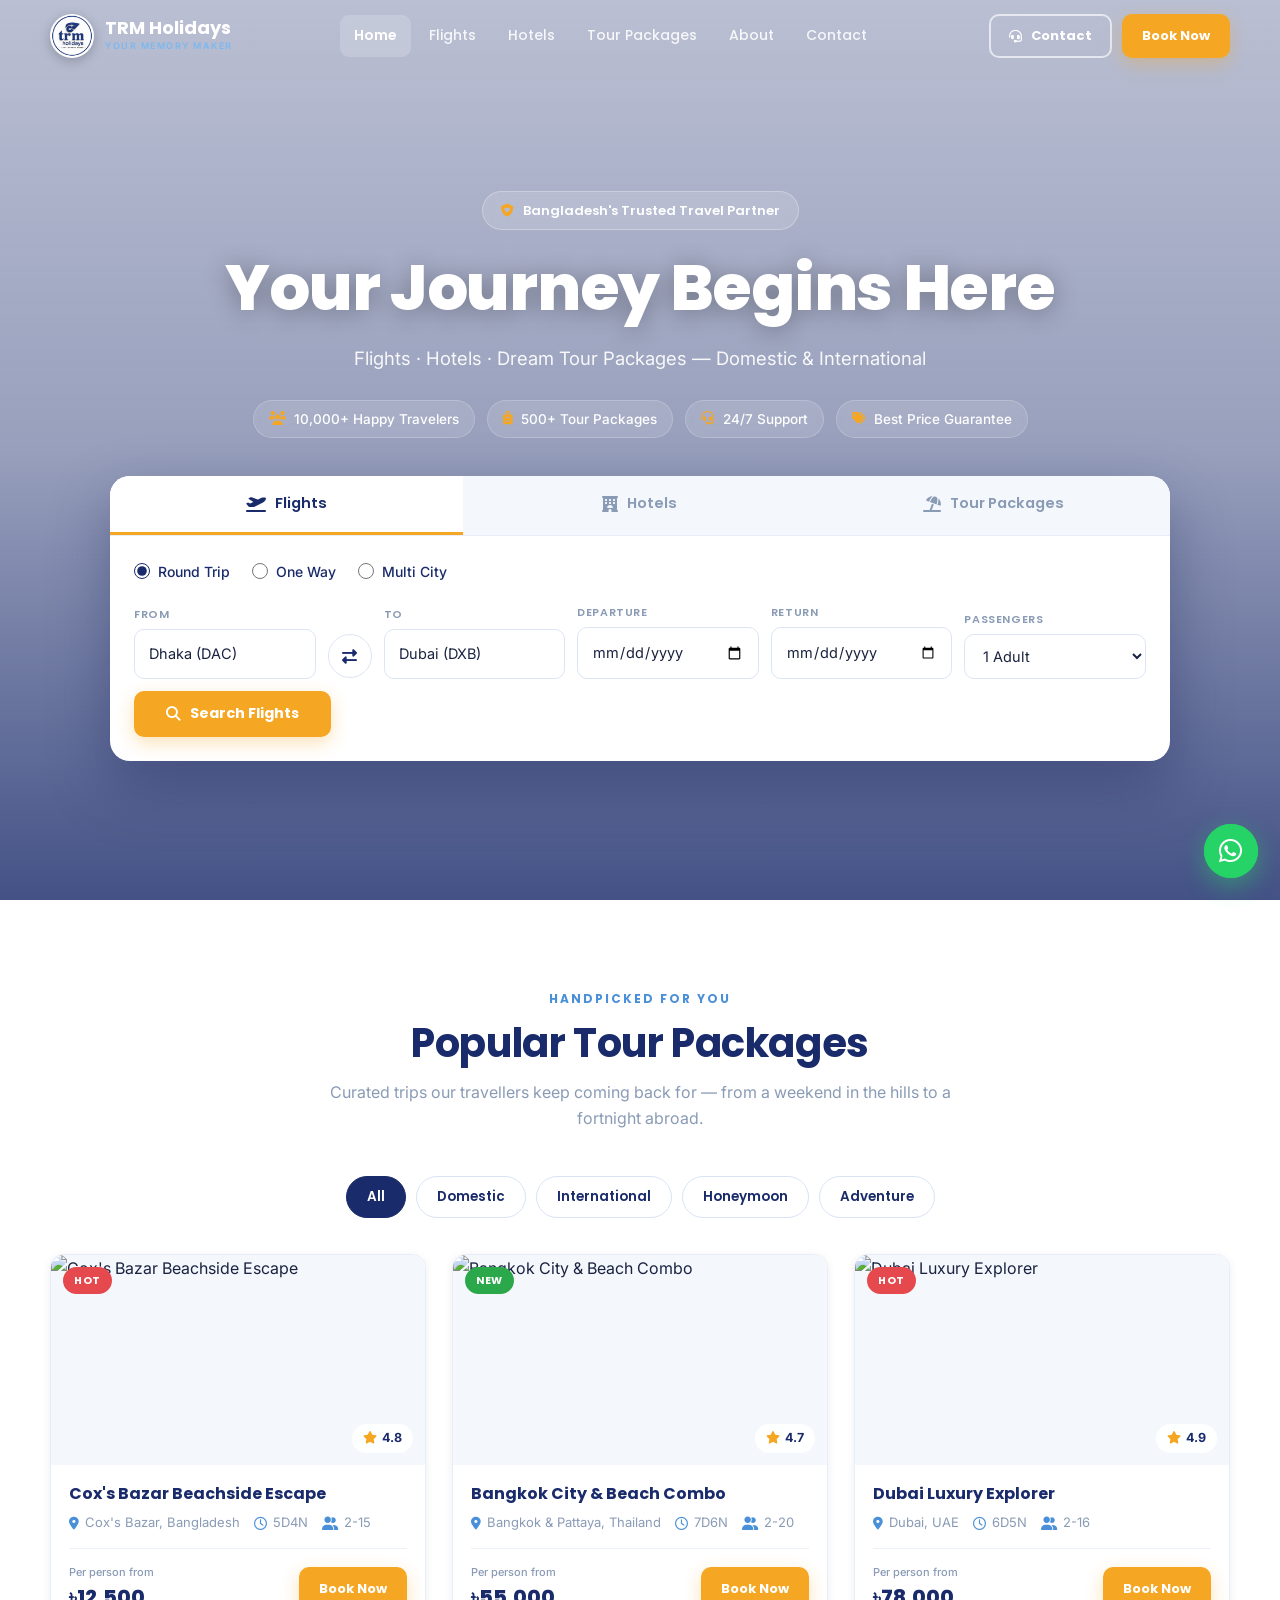
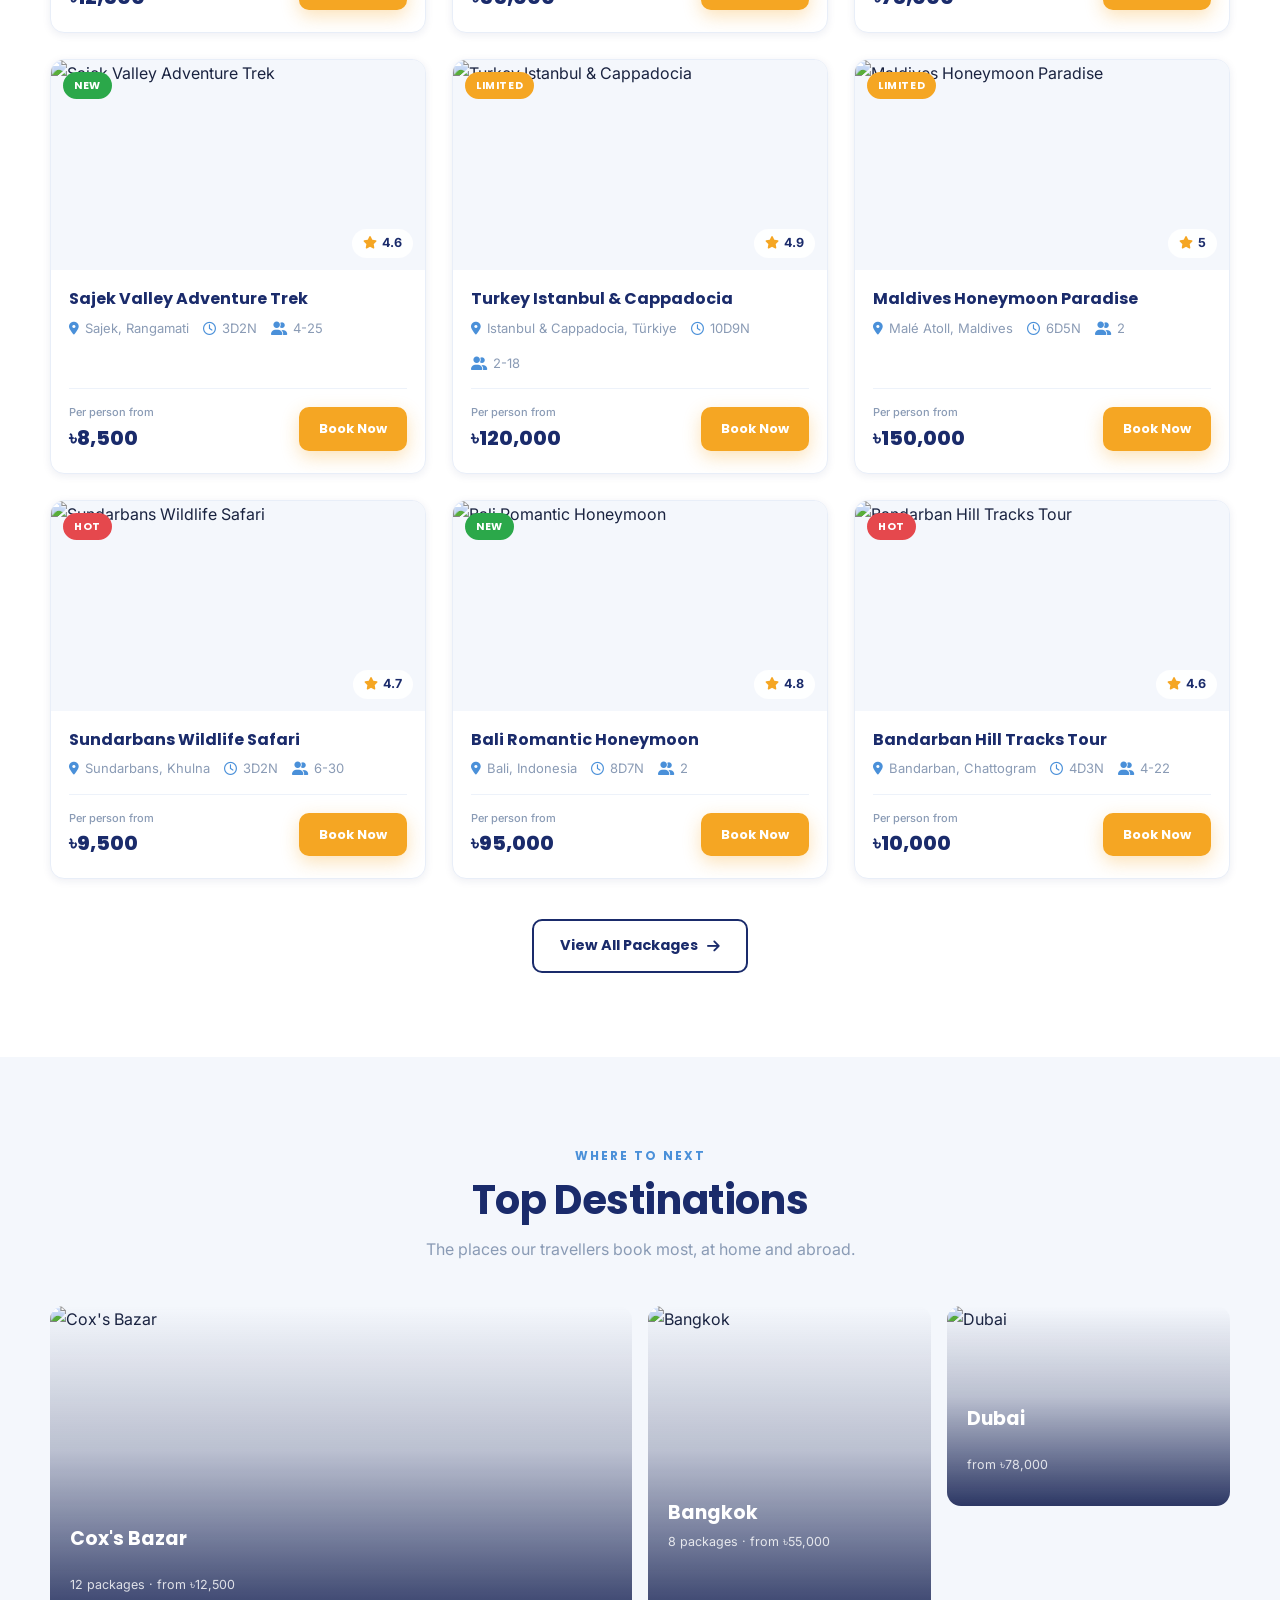
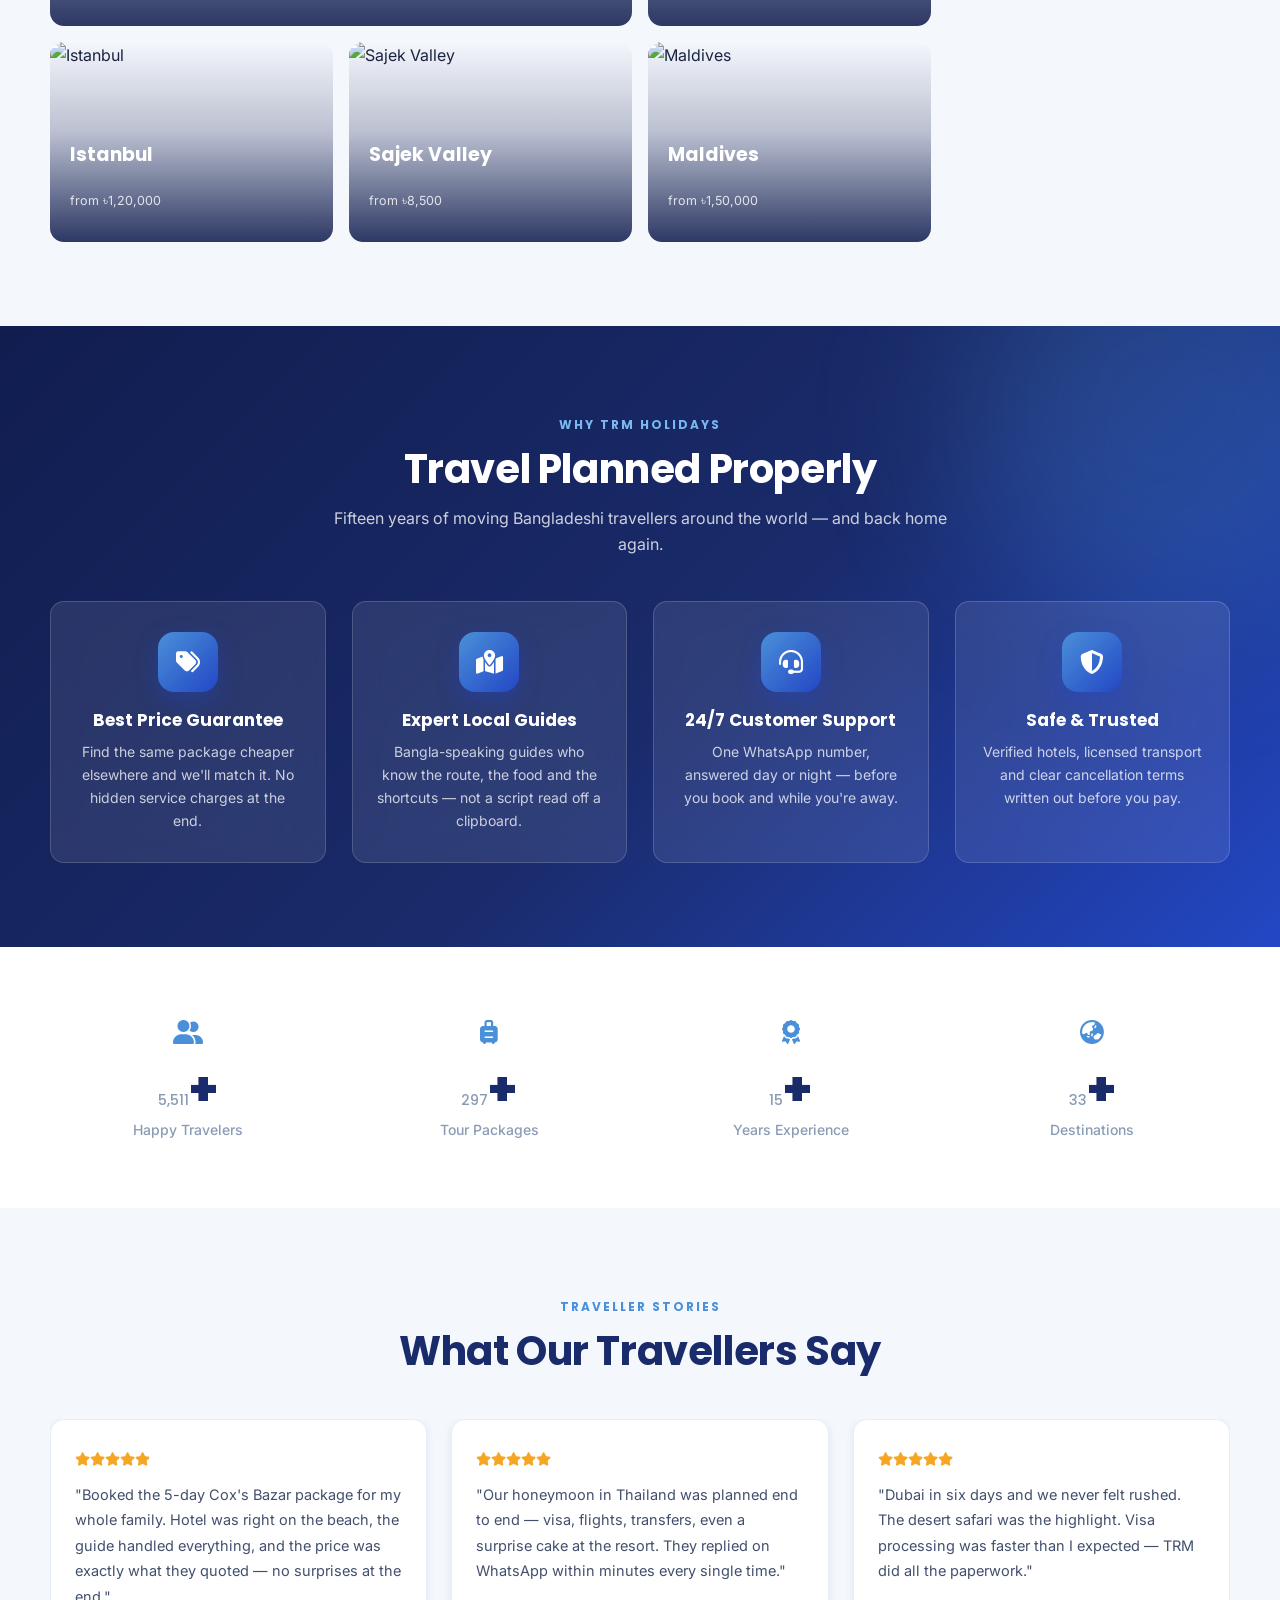
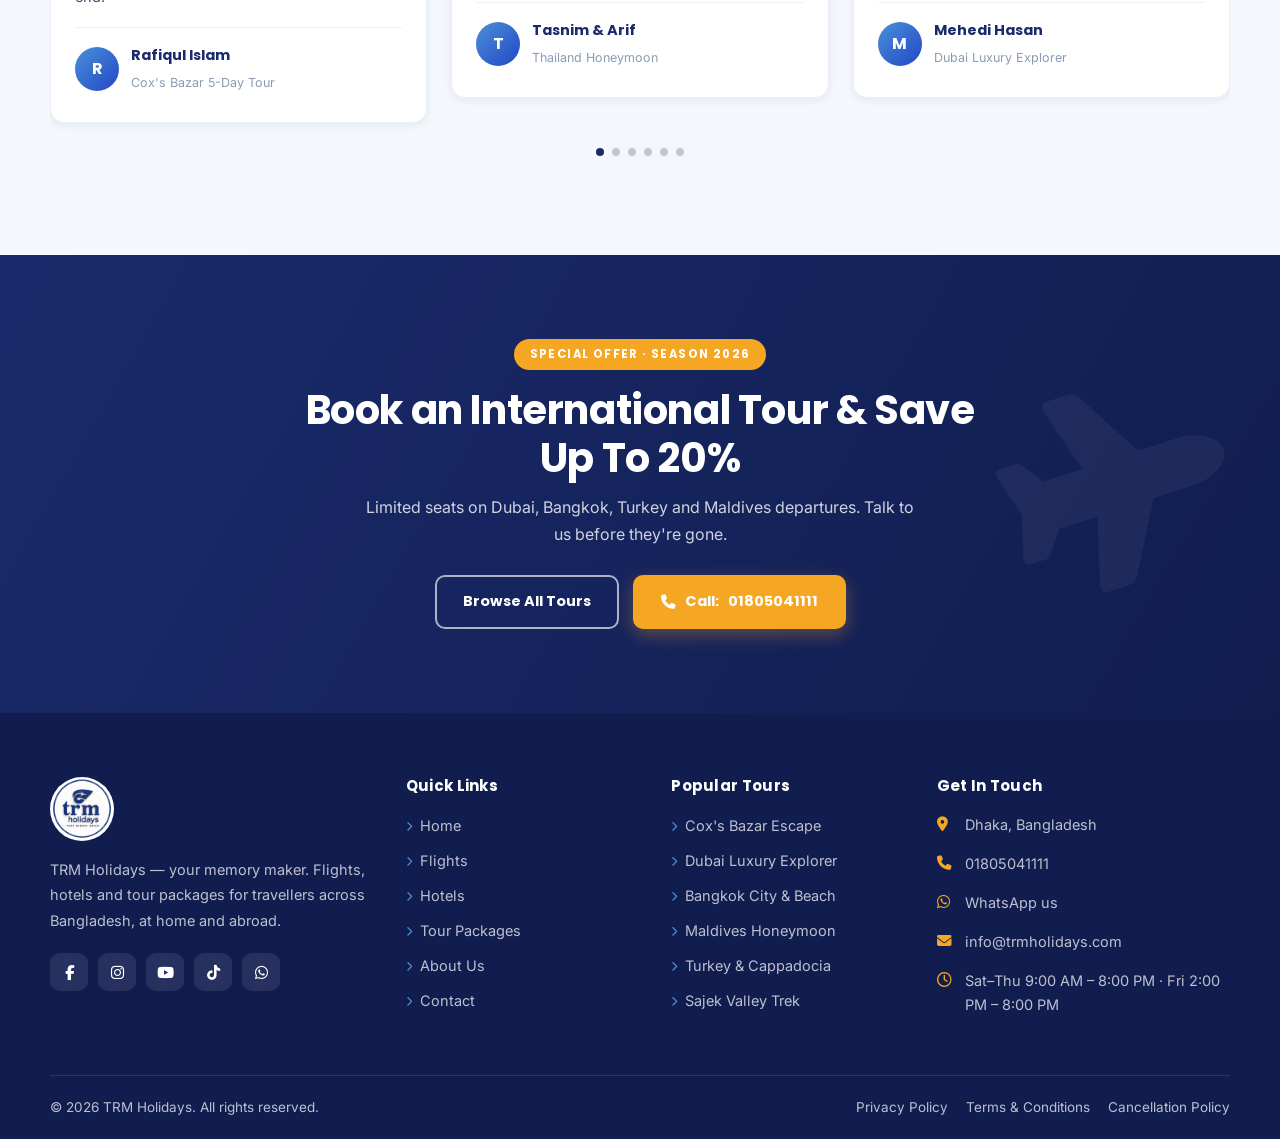
==== commit 33bc530d: "Update TRM Holidays website" ====
--- a/index.html
+++ b/index.html
@@ -251,7 +251,7 @@
     </nav>
 
     <div class="nav-actions">
-      <a href="contact.html" class="btn btn-outline">Login</a>
+      <a href="contact.html" class="btn btn-outline"><i class="fa-solid fa-headset"></i> Contact</a>
       <a href="tours.html" class="btn btn-gold">Book Now</a>
     </div>
 
--- a/assets/css/trm.css
+++ b/assets/css/trm.css
@@ -349,3 +349,12 @@
 .brand:hover .brand-logo{transform:scale(1.06)}
 .nav.scrolled .brand-logo,.nav.solid .brand-logo{width:40px;height:40px;flex-basis:40px}
 .footer-logo{width:64px;height:64px;border-radius:50%;background:#fff;margin-bottom:16px}
+
+/* ---------- iOS zoom guard ----------
+   Safari on iPhone auto-zooms the whole page when a focused field has a
+   font-size under 16px, which then leaves the layout scrolled sideways.
+   Page-level rules (.fsearch .sf input etc.) out-specify a bare selector,
+   so this override needs !important. Mobile widths only. */
+@media(max-width:768px){
+  input,select,textarea{font-size:16px!important}
+}
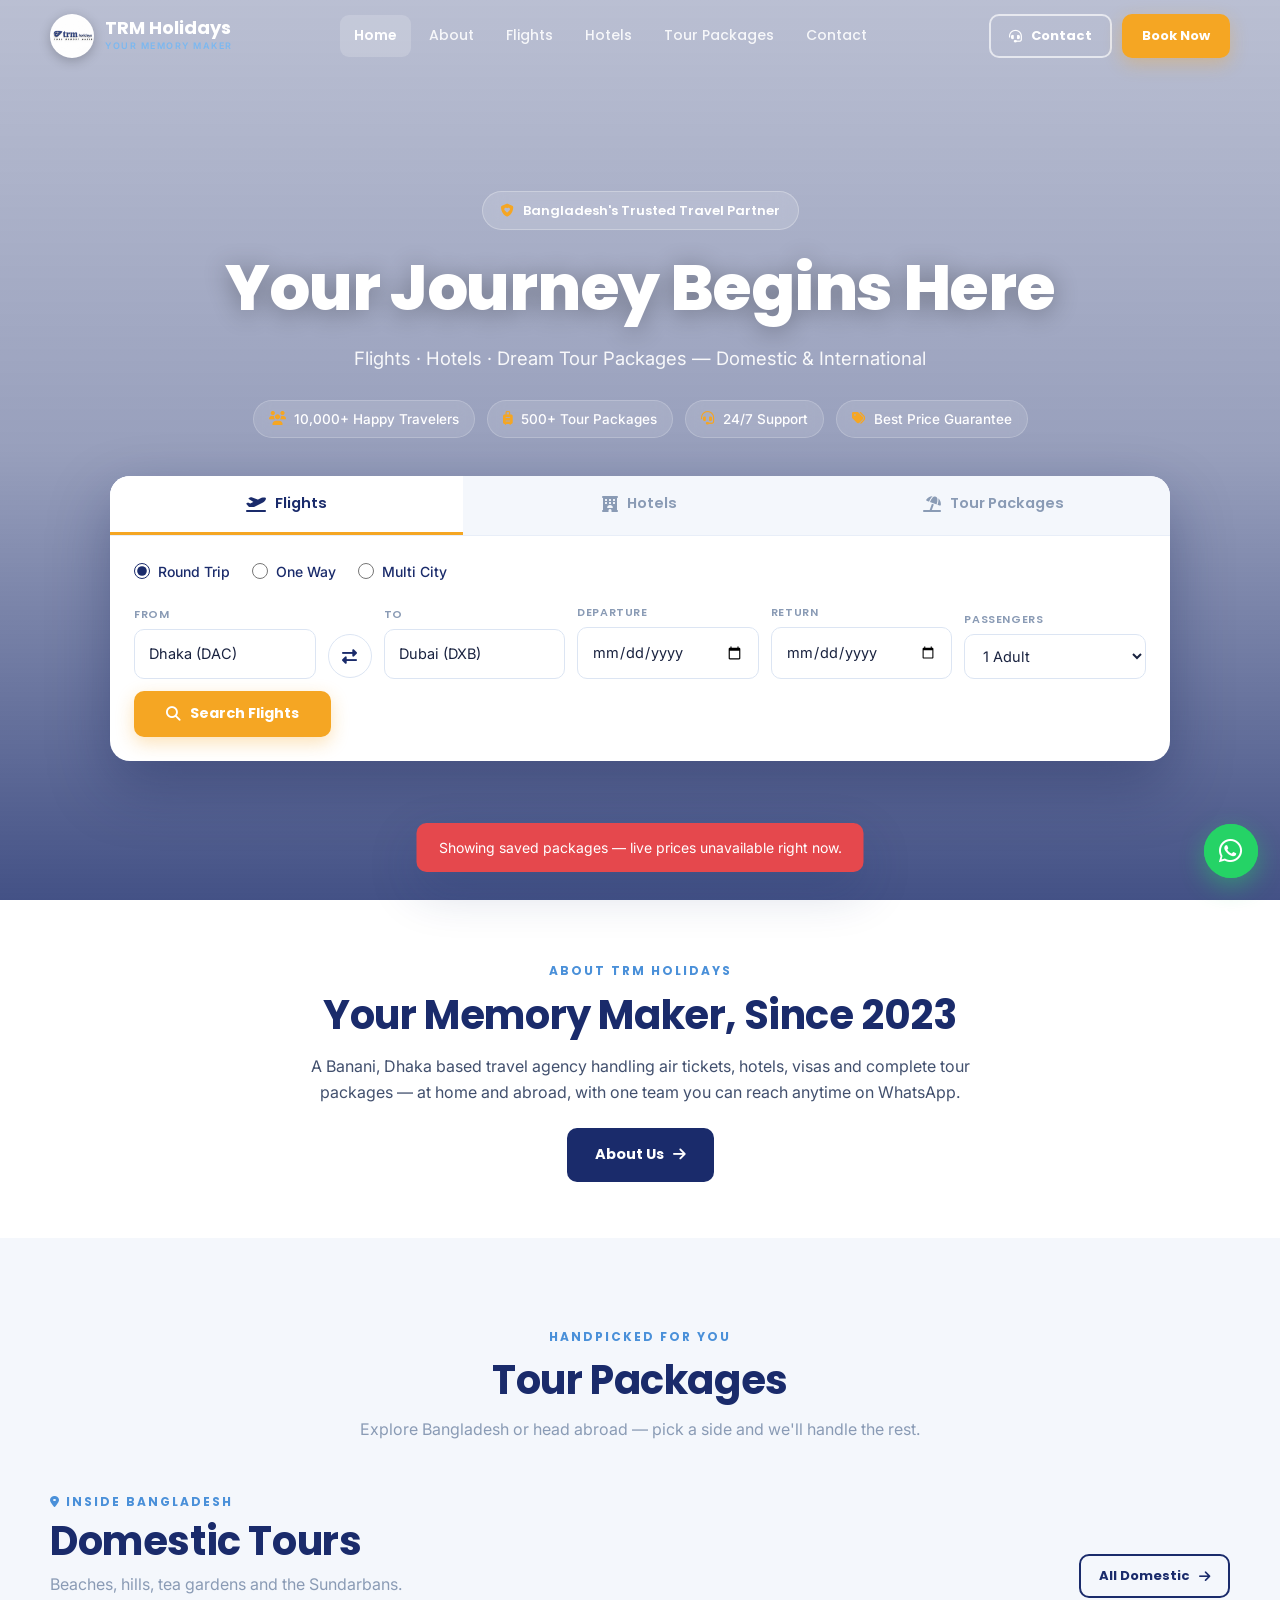
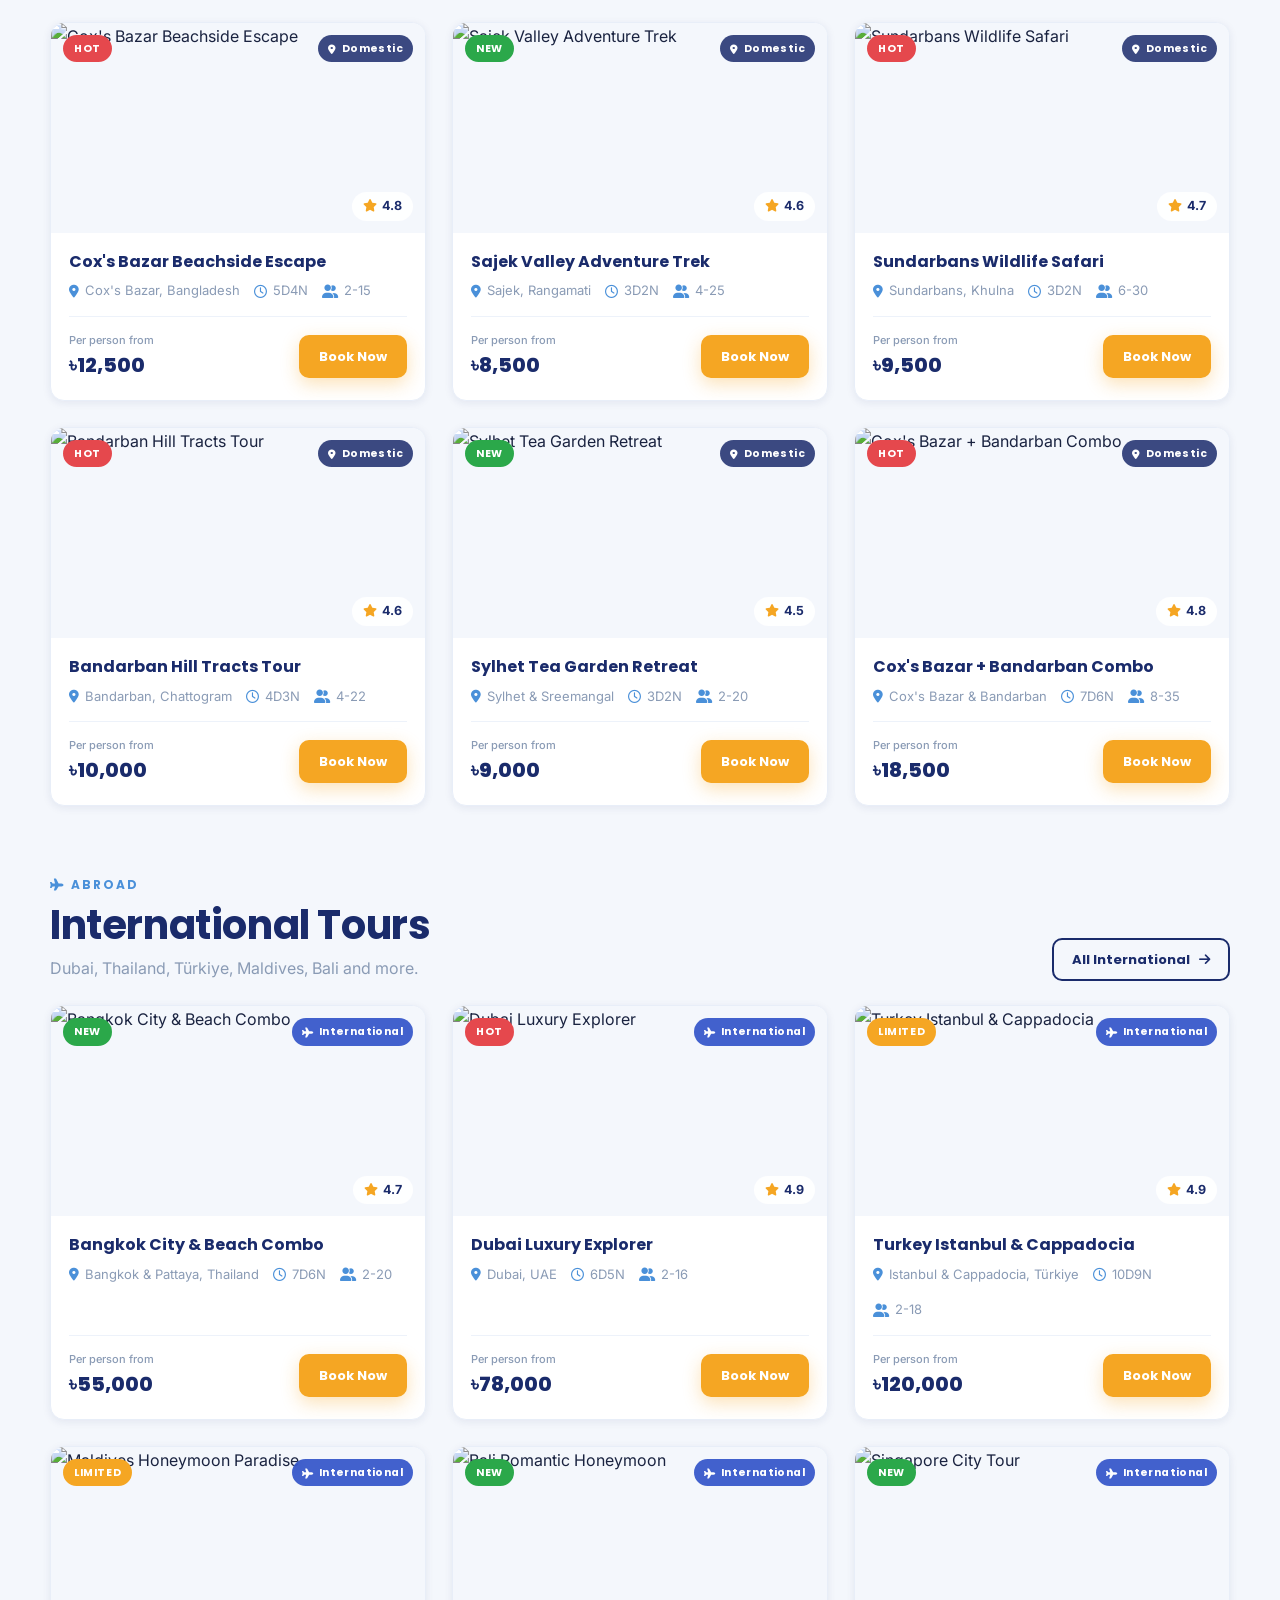
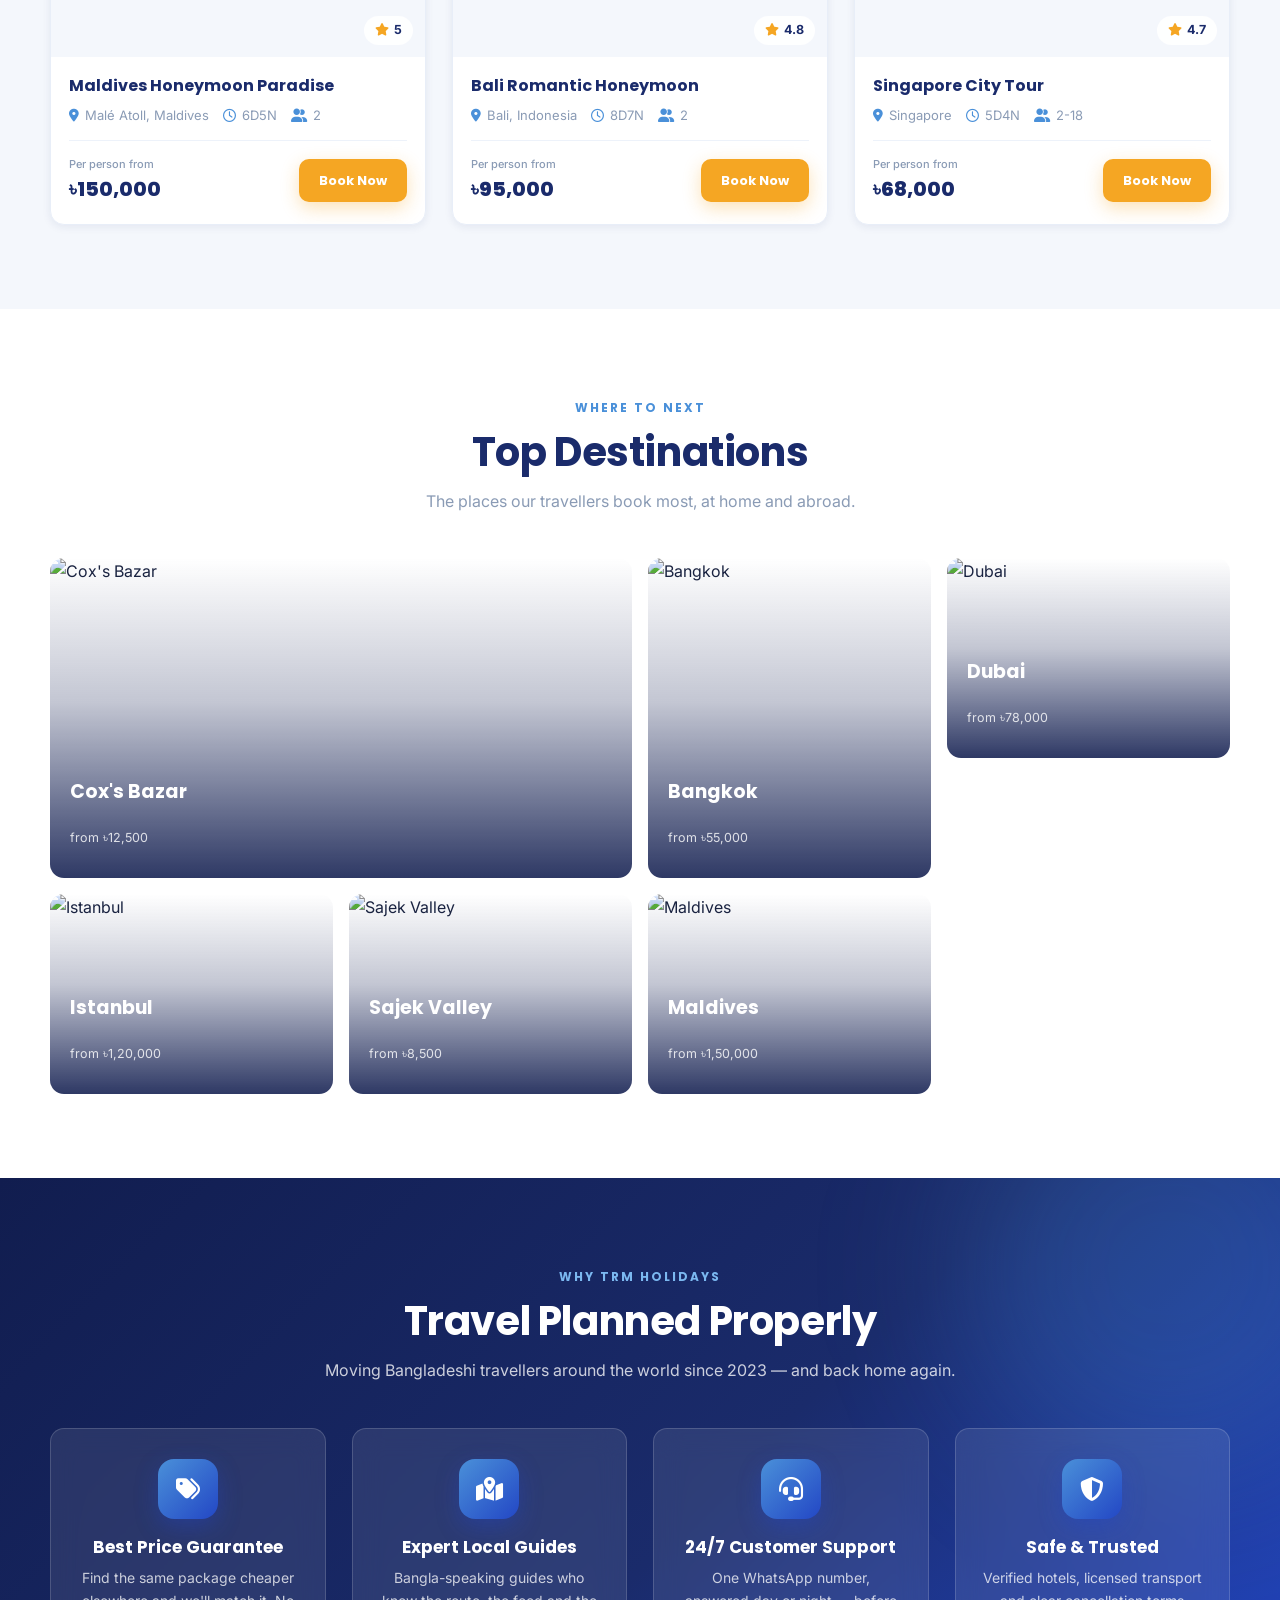
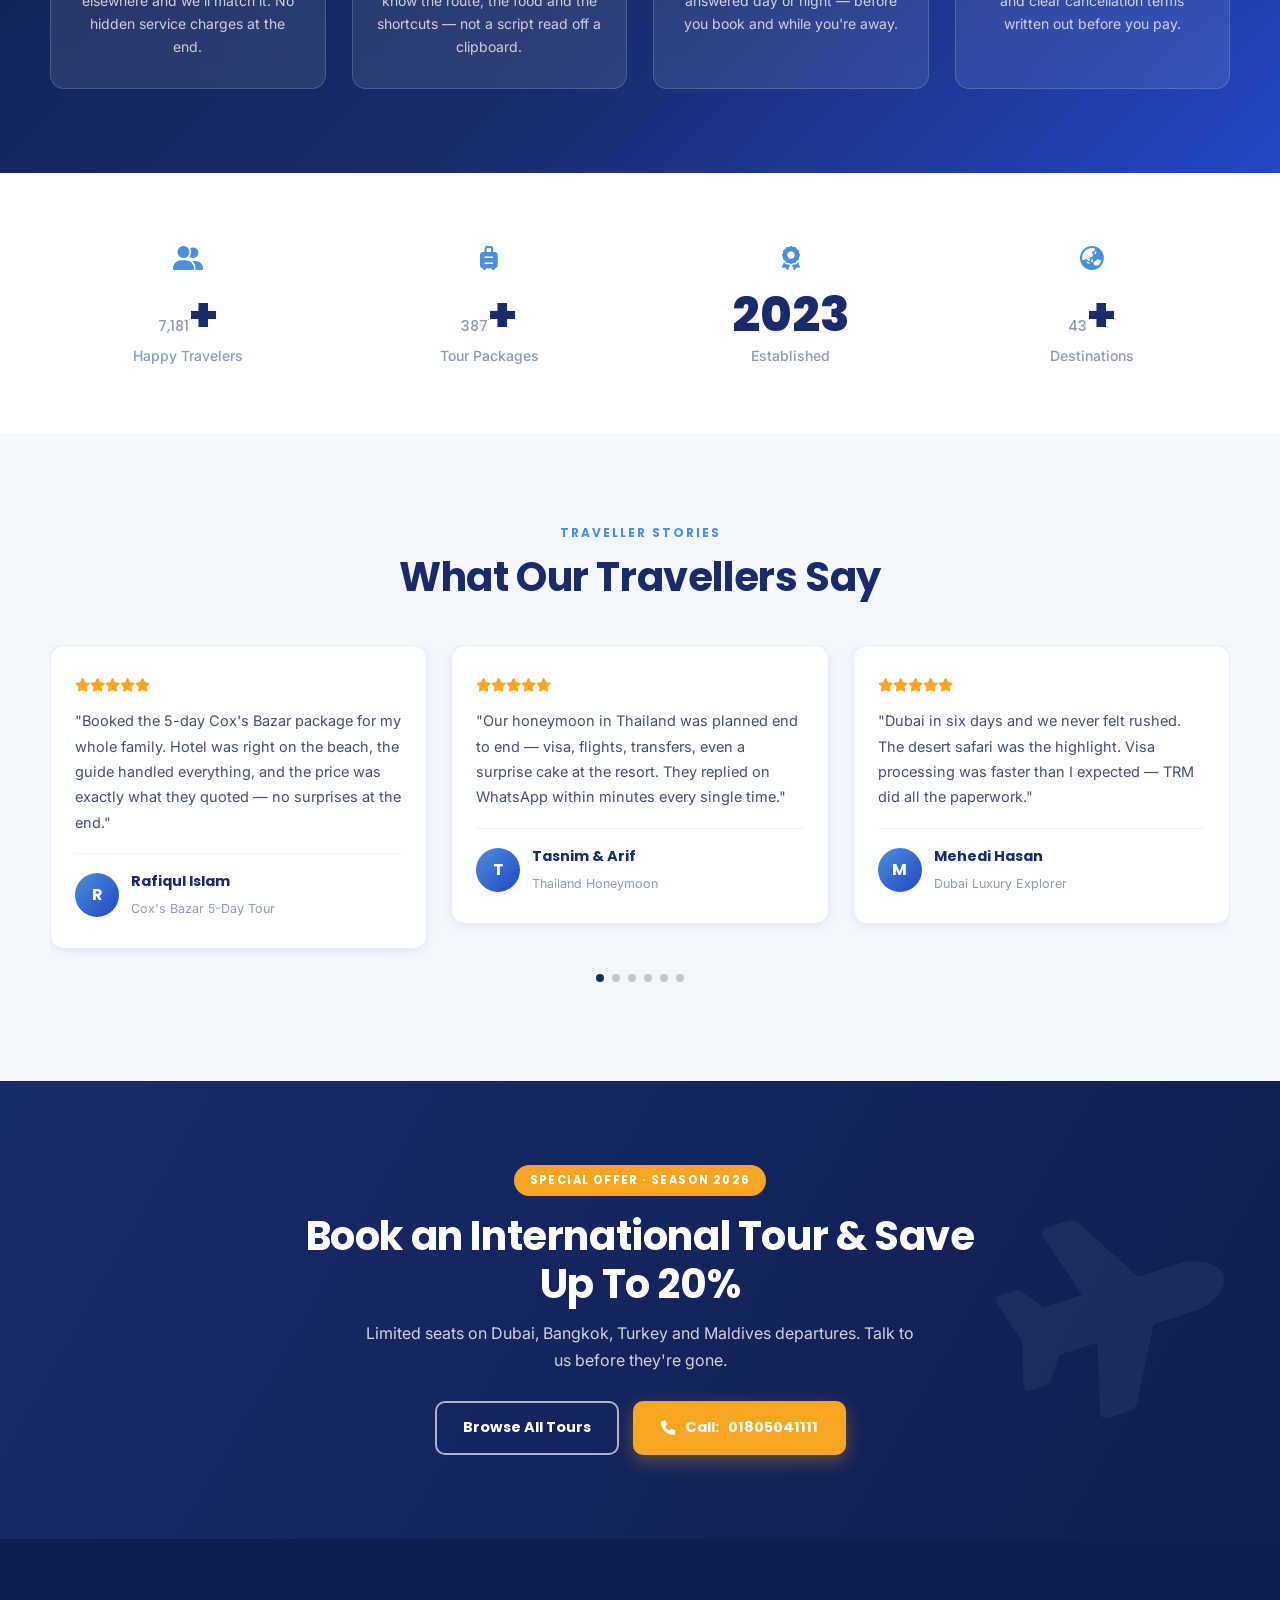
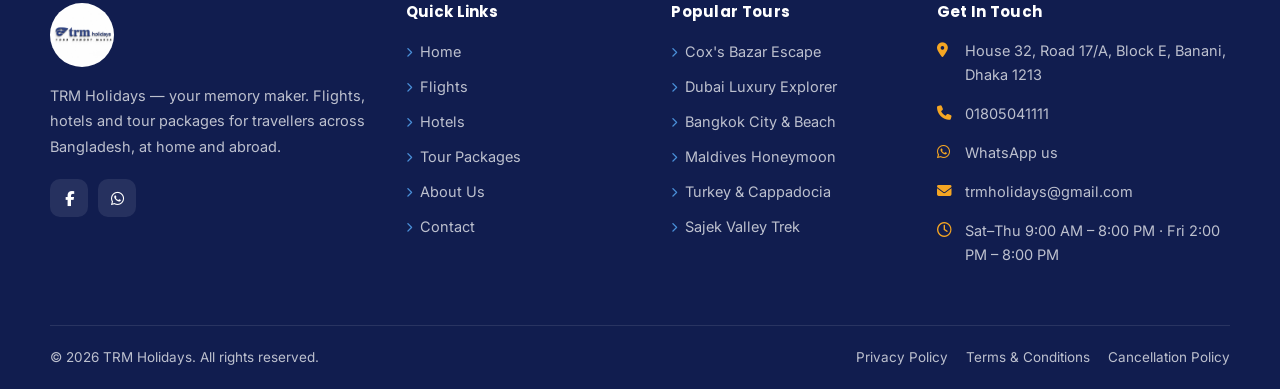
==== commit 61d9d15c: "Update TRM Holidays website content, team, tours and design" ====
--- a/index.html
+++ b/index.html
@@ -7,7 +7,7 @@
 <meta name="theme-color" content="#1A2B6B">
 <title>TRM Holidays | Flights, Hotels & Tour Packages in Bangladesh</title>
 
-<link rel="icon" href="assets/images/logo.png">
+<link rel="icon" href="assets/images/logo.jpeg">
 
 <!-- Fonts -->
 <link rel="preconnect" href="https://fonts.googleapis.com">
@@ -234,7 +234,7 @@
 <header class="nav">
   <div class="wrap">
     <a href="index.html" class="brand">
-      <img src="assets/images/logo.png" alt="TRM Holidays" class="brand-logo">
+      <img src="assets/images/logo.jpeg" alt="TRM Holidays" class="brand-logo">
       <span class="brand-text">
         <b>TRM Holidays</b>
         <span>Your Memory Maker</span>
@@ -243,10 +243,10 @@
 
     <nav class="nav-links">
       <a href="index.html" class="active">Home</a>
+      <a href="about.html">About</a>
       <a href="flights.html">Flights</a>
       <a href="hotels.html">Hotels</a>
       <a href="tours.html">Tour Packages</a>
-      <a href="#why">About</a>
       <a href="contact.html">Contact</a>
     </nav>
 
@@ -264,10 +264,10 @@
 <!-- ══════════════ MOBILE MENU ══════════════ -->
 <div class="mobile-menu" id="mobileMenu">
   <a href="index.html" class="active">Home</a>
+  <a href="about.html">About</a>
   <a href="flights.html">Flights</a>
   <a href="hotels.html">Hotels</a>
   <a href="tours.html">Tour Packages</a>
-  <a href="#why">About</a>
   <a href="contact.html">Contact</a>
   <a href="tours.html" class="btn btn-gold">Book Now</a>
 </div>
@@ -304,36 +304,40 @@
       <!-- FLIGHTS -->
       <div class="tab-panel active" id="tab-flights">
         <div class="trip-types">
-          <label><input type="radio" name="trip" value="round" checked onchange="toggleReturnDate(this)"> Round Trip</label>
-          <label><input type="radio" name="trip" value="oneway" onchange="toggleReturnDate(this)"> One Way</label>
-          <label><input type="radio" name="trip" value="multi" onchange="toggleReturnDate(this)"> Multi City</label>
-        </div>
-
-        <form class="search-row" onsubmit="goFlights(event)">
-          <div class="sf">
+          <label><input type="radio" name="trip" value="round" checked> Round Trip</label>
+          <label><input type="radio" name="trip" value="oneway"> One Way</label>
+          <label><input type="radio" name="trip" value="multi"> Multi City</label>
+        </div>
+
+        <form class="search-row" id="flightForm" onsubmit="goFlights(event)">
+          <div class="sf single-only">
             <label>From</label>
             <input type="text" id="fromCity" value="Dhaka (DAC)" placeholder="Dhaka (DAC)">
           </div>
 
-          <button type="button" class="swap" onclick="swapCities()" aria-label="Swap cities">
+          <button type="button" class="swap single-only" onclick="swapCities()" aria-label="Swap cities">
             <i class="fa-solid fa-right-left"></i>
           </button>
 
-          <div class="sf">
+          <div class="sf single-only">
             <label>To</label>
             <input type="text" id="toCity" value="Dubai (DXB)" placeholder="Dubai (DXB)">
           </div>
-          <div class="sf">
+          <div class="sf single-only">
             <label>Departure</label>
             <input type="date" id="departDate">
           </div>
-          <div class="sf" id="returnDateField">
+          <div class="sf single-only" id="returnDateField">
             <label>Return</label>
             <input type="date" id="returnDate">
           </div>
+
+          <!-- Multi City: legs are rendered here by initFlightSearch() -->
+          <div class="multi-legs"></div>
+
           <div class="sf">
             <label>Passengers</label>
-            <select>
+            <select id="paxSel">
               <option>1 Adult</option><option>2 Adults</option><option>3 Adults</option>
               <option>4 Adults</option><option>2 Adults, 1 Child</option><option>Family (5+)</option>
             </select>
@@ -401,33 +405,60 @@
   </div>
 </section>
 
-<!-- ══════════════ POPULAR TOUR PACKAGES ══════════════ -->
-<section class="section" id="tours">
+<!-- ══════════════ ABOUT US ══════════════ -->
+<section class="section section--tight" id="about">
+  <div class="wrap">
+    <div class="about-short" data-aos="fade-up">
+      <span class="eyebrow">About TRM Holidays</span>
+      <h2>Your Memory Maker, Since 2023</h2>
+      <p>
+        A Banani, Dhaka based travel agency handling air tickets, hotels, visas and complete
+        tour packages — at home and abroad, with one team you can reach anytime on WhatsApp.
+      </p>
+      <a href="about.html" class="btn btn-navy">About Us <i class="fa-solid fa-arrow-right"></i></a>
+    </div>
+  </div>
+</section>
+
+<!-- ══════════════ TOUR PACKAGES: DOMESTIC / INTERNATIONAL ══════════════ -->
+<section class="section section--off" id="tours">
   <div class="wrap">
     <div class="sec-head" data-aos="fade-up">
       <span class="eyebrow">Handpicked for you</span>
-      <h2>Popular Tour Packages</h2>
-      <p>Curated trips our travellers keep coming back for — from a weekend in the hills to a fortnight abroad.</p>
-    </div>
-
-    <div class="pills" data-aos="fade-up">
-      <button class="pill active" onclick="filterTours('all',this)">All</button>
-      <button class="pill" onclick="filterTours('domestic',this)">Domestic</button>
-      <button class="pill" onclick="filterTours('international',this)">International</button>
-      <button class="pill" onclick="filterTours('honeymoon',this)">Honeymoon</button>
-      <button class="pill" onclick="filterTours('adventure',this)">Adventure</button>
-    </div>
-
-    <div class="grid g-3" id="tourGrid"></div>
-
-    <div class="center" style="margin-top:40px" data-aos="fade-up">
-      <a href="tours.html" class="btn btn-outline-navy">View All Packages <i class="fa-solid fa-arrow-right"></i></a>
+      <h2>Tour Packages</h2>
+      <p>Explore Bangladesh or head abroad — pick a side and we'll handle the rest.</p>
+    </div>
+
+    <!-- Domestic -->
+    <div class="region-block" id="domestic">
+      <div class="region-head" data-aos="fade-up">
+        <div>
+          <span class="eyebrow"><i class="fa-solid fa-location-dot"></i> Inside Bangladesh</span>
+          <h2>Domestic Tours</h2>
+          <p>Beaches, hills, tea gardens and the Sundarbans.</p>
+        </div>
+        <a href="tours.html?region=domestic" class="btn btn-outline-navy btn-sm">All Domestic <i class="fa-solid fa-arrow-right"></i></a>
+      </div>
+      <div class="grid g-3" id="domesticGrid"></div>
+    </div>
+
+    <!-- International -->
+    <div class="region-block" id="international">
+      <div class="region-head" data-aos="fade-up">
+        <div>
+          <span class="eyebrow"><i class="fa-solid fa-plane"></i> Abroad</span>
+          <h2>International Tours</h2>
+          <p>Dubai, Thailand, Türkiye, Maldives, Bali and more.</p>
+        </div>
+        <a href="tours.html?region=international" class="btn btn-outline-navy btn-sm">All International <i class="fa-solid fa-arrow-right"></i></a>
+      </div>
+      <div class="grid g-3" id="internationalGrid"></div>
     </div>
   </div>
 </section>
 
 <!-- ══════════════ TOP DESTINATIONS MOSAIC ══════════════ -->
-<section class="section section--off">
+<section class="section">
   <div class="wrap">
     <div class="sec-head" data-aos="fade-up">
       <span class="eyebrow">Where to next</span>
@@ -439,43 +470,43 @@
       <div class="tile big">
         <img src="https://images.unsplash.com/photo-1507525428034-b723cf961d3e?w=1200&q=80" alt="Cox's Bazar" loading="lazy">
         <div class="tile-body">
-          <h3>Cox's Bazar</h3><small>12 packages · from ৳12,500</small>
-          <a href="tours.html?cat=domestic" class="btn btn-gold btn-sm">Explore</a>
+          <h3>Cox's Bazar</h3><small>from ৳12,500</small>
+          <a href="tours.html?region=domestic&amp;q=Cox" class="btn btn-gold btn-sm">Explore</a>
         </div>
       </div>
       <div class="tile tall">
         <img src="https://images.unsplash.com/photo-1563492065599-3520f775eeed?w=800&q=80" alt="Bangkok" loading="lazy">
         <div class="tile-body">
-          <h3>Bangkok</h3><small>8 packages · from ৳55,000</small>
-          <a href="tours.html?cat=international" class="btn btn-gold btn-sm">Explore</a>
+          <h3>Bangkok</h3><small>from ৳55,000</small>
+          <a href="tours.html?region=international&amp;q=Bangkok" class="btn btn-gold btn-sm">Explore</a>
         </div>
       </div>
       <div class="tile">
         <img src="https://images.unsplash.com/photo-1512453979798-5ea266f8880c?w=800&q=80" alt="Dubai" loading="lazy">
         <div class="tile-body">
           <h3>Dubai</h3><small>from ৳78,000</small>
-          <a href="tours.html?cat=international" class="btn btn-gold btn-sm">Explore</a>
+          <a href="tours.html?region=international&amp;q=Dubai" class="btn btn-gold btn-sm">Explore</a>
         </div>
       </div>
       <div class="tile">
         <img src="https://images.unsplash.com/photo-1570939274717-7eda259b50ed?w=800&q=80" alt="Istanbul" loading="lazy">
         <div class="tile-body">
           <h3>Istanbul</h3><small>from ৳1,20,000</small>
-          <a href="tours.html?cat=international" class="btn btn-gold btn-sm">Explore</a>
+          <a href="tours.html?region=international&amp;q=Istanbul" class="btn btn-gold btn-sm">Explore</a>
         </div>
       </div>
       <div class="tile">
         <img src="https://images.unsplash.com/photo-1464822759023-fed622ff2c3b?w=800&q=80" alt="Sajek Valley" loading="lazy">
         <div class="tile-body">
           <h3>Sajek Valley</h3><small>from ৳8,500</small>
-          <a href="tours.html?cat=adventure" class="btn btn-gold btn-sm">Explore</a>
+          <a href="tours.html?region=domestic&amp;q=Sajek" class="btn btn-gold btn-sm">Explore</a>
         </div>
       </div>
       <div class="tile">
         <img src="https://images.unsplash.com/photo-1514282401047-d79a71a590e8?w=800&q=80" alt="Maldives" loading="lazy">
         <div class="tile-body">
           <h3>Maldives</h3><small>from ৳1,50,000</small>
-          <a href="tours.html?cat=honeymoon" class="btn btn-gold btn-sm">Explore</a>
+          <a href="tours.html?region=international&amp;q=Maldives" class="btn btn-gold btn-sm">Explore</a>
         </div>
       </div>
     </div>
@@ -488,7 +519,7 @@
     <div class="sec-head" data-aos="fade-up">
       <span class="eyebrow">Why TRM Holidays</span>
       <h2>Travel Planned Properly</h2>
-      <p>Fifteen years of moving Bangladeshi travellers around the world — and back home again.</p>
+      <p>Moving Bangladeshi travellers around the world since 2023 — and back home again.</p>
     </div>
 
     <div class="grid g-4">
@@ -522,7 +553,7 @@
     <div class="grid g-4 stats-grid">
       <div class="stat"><div class="ico"><i class="fa-solid fa-user-group"></i></div><b><span class="count" data-target="10000">0</span>+</b><span>Happy Travelers</span></div>
       <div class="stat"><div class="ico"><i class="fa-solid fa-suitcase-rolling"></i></div><b><span class="count" data-target="500">0</span>+</b><span>Tour Packages</span></div>
-      <div class="stat"><div class="ico"><i class="fa-solid fa-award"></i></div><b><span class="count" data-target="15">0</span>+</b><span>Years Experience</span></div>
+      <div class="stat"><div class="ico"><i class="fa-solid fa-award"></i></div><b>2023</b><span>Established</span></div>
       <div class="stat"><div class="ico"><i class="fa-solid fa-earth-asia"></i></div><b><span class="count" data-target="50">0</span>+</b><span>Destinations</span></div>
     </div>
   </div>
@@ -602,7 +633,7 @@
     <div class="footer-grid">
 
       <div>
-        <img src="assets/images/logo.png" alt="TRM Holidays" class="footer-logo">
+        <img src="assets/images/logo.jpeg" alt="TRM Holidays" class="footer-logo">
         <p>TRM Holidays — your memory maker. Flights, hotels and tour packages for travellers across Bangladesh, at home and abroad.</p>
         <div class="socials">
           <a href="#" data-trm="facebook" target="_blank" rel="noopener" aria-label="Facebook"><i class="fa-brands fa-facebook-f"></i></a>
@@ -620,7 +651,7 @@
           <li><a href="flights.html"><i class="fa-solid fa-chevron-right"></i> Flights</a></li>
           <li><a href="hotels.html"><i class="fa-solid fa-chevron-right"></i> Hotels</a></li>
           <li><a href="tours.html"><i class="fa-solid fa-chevron-right"></i> Tour Packages</a></li>
-          <li><a href="#why"><i class="fa-solid fa-chevron-right"></i> About Us</a></li>
+          <li><a href="about.html"><i class="fa-solid fa-chevron-right"></i> About Us</a></li>
           <li><a href="contact.html"><i class="fa-solid fa-chevron-right"></i> Contact</a></li>
         </ul>
       </div>
@@ -644,6 +675,7 @@
           <li><i class="fa-solid fa-phone"></i><a href="#" data-trm="phone-tel"></a></li>
           <li><i class="fa-brands fa-whatsapp"></i><a href="#" data-trm="wa" target="_blank" rel="noopener">WhatsApp us</a></li>
           <li><i class="fa-solid fa-envelope"></i><a href="#" data-trm="email"></a></li>
+          <li><i class="fa-solid fa-envelope"></i><a href="#" data-trm="email2"></a></li>
           <li><i class="fa-regular fa-clock"></i><span data-trm="hours"></span></li>
         </ul>
       </div>
@@ -682,11 +714,9 @@
   document.getElementById('tab-' + name).classList.add('active');
 }
 
-/* One Way hides the Return Date field */
-function toggleReturnDate(radio){
-  document.getElementById('returnDateField').style.display =
-    radio.value === 'round' ? '' : 'none';
-}
+/* Round Trip / One Way / Multi City */
+const flightSearch = initFlightSearch(document.getElementById('flightForm'),
+                                      document.getElementById('tab-flights'));
 
 function swapCities(){
   const a = document.getElementById('fromCity');
@@ -694,63 +724,66 @@
   const tmp = a.value; a.value = b.value; b.value = tmp;
 }
 
-function goFlights(e){ e.preventDefault(); location.href = 'flights.html'; }
+function goFlights(e){
+  e.preventDefault();
+  const problem = flightSearch.validate();
+  if (problem){ toast(problem, 'err'); return; }
+  location.href = 'flights.html?' + flightSearch.toQuery().toString();
+}
 function goHotels(e){ e.preventDefault(); location.href = 'hotels.html'; }
 function goTours(e){
   e.preventDefault();
   const type = document.getElementById('tourType').value;
   const dest = document.getElementById('tourDest').value.trim();
   const qs = new URLSearchParams();
-  if (type && type !== 'all') qs.set('cat', type);
+  if (type === 'domestic' || type === 'international') qs.set('region', type);
+  else if (type && type !== 'all') qs.set('cat', type);
   if (dest) qs.set('q', dest);
   location.href = 'tours.html' + (qs.toString() ? '?' + qs : '');
 }
 
 /* ══════════════ TOUR CARDS ══════════════ */
-const HOME_TOURS = TOURS.slice(0, 9);   // homepage shows the first nine
-let currentFilter = 'all';
-
-function renderTours(list){
-  const grid = document.getElementById('tourGrid');
+const HOME_PER_REGION = 6;   // cards shown in each of the two sections
+
+function renderRegion(region, all){
+  const grid = document.getElementById(region + 'Grid');
+  const list = all.filter(t => TRM.regionOf(t) === region).slice(0, HOME_PER_REGION);
   if (!list.length){
     grid.innerHTML =
       '<div class="empty" style="grid-column:1/-1">' +
         '<div class="ico"><i class="fa-solid fa-suitcase-rolling"></i></div>' +
-        '<h3>No packages in this category yet</h3>' +
-        '<p>Try another filter, or tell us where you want to go.</p>' +
+        '<h3>New packages coming soon</h3>' +
+        '<p>Tell us where you want to go and we will build the trip for you.</p>' +
       '</div>';
     return;
   }
   grid.innerHTML = list.map((t, i) => tourCard(t, (i % 3) * 80)).join('');
+}
+
+function renderTours(all){
+  renderRegion('domestic', all);
+  renderRegion('international', all);
   if (window.AOS) AOS.refreshHard();
-}
-
-function filterTours(cat, btn){
-  currentFilter = cat;
-  document.querySelectorAll('.pills .pill').forEach(p => p.classList.remove('active'));
-  if (btn) btn.classList.add('active');
-  renderTours(cat === 'all' ? HOME_TOURS : HOME_TOURS.filter(t => t.category === cat));
 }
 
 /* Load from the Apps Script API, fall back to the local catalogue */
 async function loadToursFromAPI(){
-  const grid = document.getElementById('tourGrid');
-
   if (!TRM.isApiConfigured()){
-    renderTours(HOME_TOURS);          // API_URL not set yet — use local data silently
+    renderTours(TOURS);               // API_URL not set yet — use local data silently
     return;
   }
 
-  grid.innerHTML = '<div class="skel skel-card"></div>'.repeat(3);
+  const skel = '<div class="skel skel-card"></div>'.repeat(3);
+  document.getElementById('domesticGrid').innerHTML = skel;
+  document.getElementById('internationalGrid').innerHTML = skel;
 
   try {
     const res = await TRM.apiGet('get_tours');
-    if (!res.success || !res.data || !res.data.length) throw new Error('empty');
-    HOME_TOURS.length = 0;
-    HOME_TOURS.push(...res.data.slice(0, 9));
-    renderTours(HOME_TOURS);
+    if (!res.success) throw new Error(res.error || 'failed');
+    // An empty sheet isn't an error — just show the local catalogue
+    renderTours(res.data && res.data.length ? res.data : TOURS);
   } catch (err) {
-    renderTours(HOME_TOURS);
+    renderTours(TOURS);
     toast('Showing saved packages — live prices unavailable right now.', 'err');
   }
 }
--- a/assets/css/trm.css
+++ b/assets/css/trm.css
@@ -223,6 +223,7 @@
   color:var(--navy);margin-bottom:6px;
 }
 .field label .req{color:var(--red)}
+.field label small{color:var(--gray);font-weight:400}
 .input,.field input,.field select,.field textarea{
   width:100%;padding:12px 14px;border:1.5px solid #DCE5F3;border-radius:var(--radius-sm);
   background:#fff;font-size:14.5px;transition:border-color .2s,box-shadow .2s;
@@ -339,7 +340,7 @@
   .top-btn{right:16px;bottom:80px}
 }
 
-/* ---------- Real logo mark (assets/images/logo.png) ---------- */
+/* ---------- Real logo mark (assets/images/logo.jpeg) ---------- */
 .brand-logo{
   width:44px;height:44px;flex:0 0 44px;border-radius:50%;
   object-fit:cover;background:#fff;
@@ -358,3 +359,173 @@
 @media(max-width:768px){
   input,select,textarea{font-size:16px!important}
 }
+
+/* ---------- Domestic / International ---------- */
+.region-tag{
+  position:absolute;top:12px;right:12px;z-index:2;
+  display:inline-flex;align-items:center;gap:5px;
+  font-family:var(--font-head);font-size:10.5px;font-weight:700;letter-spacing:.4px;
+  padding:5px 10px;border-radius:20px;color:#fff;backdrop-filter:blur(6px);
+}
+.region-tag i{font-size:10px}
+.region-dom{background:rgba(26,43,107,.85)}
+.region-intl{background:rgba(35,71,197,.85)}
+
+.region-tabs{display:flex;gap:10px;justify-content:center;margin-bottom:18px;flex-wrap:wrap}
+.region-tab{
+  display:inline-flex;align-items:center;gap:9px;
+  padding:12px 22px;border-radius:40px;border:2px solid #DCE5F3;background:#fff;
+  font-family:var(--font-head);font-size:14.5px;font-weight:700;color:var(--navy);
+  transition:all .2s var(--ease);
+}
+.region-tab small{font-weight:600;font-size:12px;color:var(--gray)}
+.region-tab:hover{border-color:var(--sky)}
+.region-tab.active{background:var(--navy);border-color:var(--navy);color:#fff}
+.region-tab.active small{color:var(--sky-light)}
+
+.region-head{
+  display:flex;align-items:flex-end;justify-content:space-between;gap:16px;
+  flex-wrap:wrap;margin:0 0 24px;
+}
+.region-head h2{margin:0}
+.region-head p{color:var(--gray);margin-top:6px}
+.region-head .eyebrow{
+  display:inline-block;font-family:var(--font-head);font-size:12px;font-weight:700;
+  letter-spacing:2px;text-transform:uppercase;color:var(--sky);margin-bottom:6px;
+}
+.region-block + .region-block{margin-top:64px}
+
+@media(max-width:768px){
+  /* One row of three on phones: icon + label, count underneath */
+  .region-tabs{display:grid;grid-template-columns:repeat(3,1fr);gap:8px}
+  .region-tab{
+    flex-direction:column;gap:2px;padding:9px 4px;border-radius:var(--radius-sm);
+    font-size:13px;line-height:1.25;min-width:0;
+  }
+  .region-tab small{font-size:11px}
+  .region-head{align-items:flex-start}
+  .region-block + .region-block{margin-top:48px}
+}
+
+/* ---------- About (home section + about.html) ---------- */
+.about{display:grid;grid-template-columns:1fr 1.05fr;gap:56px;align-items:center}
+.about-media{position:relative}
+.about-media img{width:100%;height:480px;object-fit:cover;border-radius:var(--radius-lg);box-shadow:var(--shadow-lg)}
+.about-badge{
+  position:absolute;right:-18px;bottom:28px;background:var(--gold);color:#fff;
+  border-radius:var(--radius);padding:18px 22px;box-shadow:0 14px 34px rgba(245,166,35,.4);
+  display:flex;align-items:center;gap:12px;
+}
+.about-badge b{font-family:var(--font-head);font-size:34px;font-weight:800;line-height:1}
+.about-badge span{font-size:12.5px;font-weight:600;line-height:1.35}
+.about-copy .eyebrow,.about-short .eyebrow{
+  display:inline-block;font-family:var(--font-head);font-size:12px;font-weight:700;
+  letter-spacing:2px;text-transform:uppercase;color:var(--sky);margin-bottom:10px;
+}
+.about-copy h2{margin-bottom:16px}
+.about-copy p{color:#42506E;margin-bottom:14px}
+.about-points{display:grid;grid-template-columns:1fr 1fr;gap:10px 18px;margin:20px 0 22px}
+.about-points li{display:flex;gap:9px;align-items:flex-start;font-size:14.5px;font-weight:500;color:var(--navy)}
+.about-points i{color:var(--ok);margin-top:4px}
+.about-office{
+  display:flex;gap:14px;align-items:center;background:var(--off);
+  border:1px solid #E4EBF6;border-radius:var(--radius);padding:14px 18px;margin-bottom:22px;
+}
+.about-office > i{
+  width:42px;height:42px;flex:0 0 42px;border-radius:12px;display:grid;place-items:center;
+  background:var(--navy);color:#fff;font-size:17px;
+}
+.about-office small{display:block;font-size:12px;color:var(--gray);text-transform:uppercase;letter-spacing:1px;font-weight:600}
+.about-office b{font-family:var(--font-head);font-size:14.5px;color:var(--navy)}
+.about-btns{display:flex;flex-wrap:wrap;gap:12px}
+
+@media(max-width:900px){
+  .about{grid-template-columns:1fr;gap:40px}
+  .about-media img{height:340px}
+  .about-badge{right:14px}
+}
+@media(max-width:768px){
+  .about-media img{height:260px}
+  .about-badge{padding:12px 16px;bottom:14px}
+  .about-badge b{font-size:26px}
+  .about-points{grid-template-columns:1fr}
+  .about-btns .btn{flex:1}
+}
+
+.about-short{max-width:720px;margin:0 auto;text-align:center}
+.about-short h2{margin-bottom:14px}
+.about-short p{color:#42506E;margin-bottom:22px}
+
+/* ---------- Management team (about.html) ---------- */
+.team-grid{gap:28px}
+.team-card{
+  background:var(--white);border-radius:var(--radius-lg);box-shadow:var(--shadow-sm);
+  padding:32px 20px 26px;text-align:center;
+  transition:transform .3s var(--ease),box-shadow .3s var(--ease);
+}
+.team-card:hover{transform:translateY(-6px);box-shadow:var(--shadow)}
+.team-photo{
+  width:156px;height:156px;margin:0 auto 18px;border-radius:50%;padding:5px;
+  background:linear-gradient(135deg,var(--gold),var(--sky));
+}
+.team-photo img{
+  width:100%;height:100%;border-radius:50%;object-fit:cover;
+  border:4px solid var(--white);background:var(--off);
+}
+.team-card h3{font-size:1.1rem;margin-bottom:4px}
+.team-role{
+  display:inline-block;font-size:12.5px;font-weight:600;letter-spacing:.5px;text-transform:uppercase;
+  color:var(--gold-dark);margin-bottom:14px;
+}
+.team-phone{
+  display:inline-flex;align-items:center;gap:7px;font-size:14px;font-weight:500;color:var(--navy);
+  padding:7px 14px;border-radius:30px;background:var(--off);transition:background .2s,color .2s;white-space:nowrap;
+}
+.team-phone:hover{background:var(--navy);color:var(--white)}
+.team-phone i{font-size:12px}
+@media(max-width:768px){
+  .team-grid.g-4{grid-template-columns:repeat(2,minmax(0,1fr));gap:12px}
+  .team-card{padding:22px 10px 18px}
+  .team-photo{width:112px;height:112px;padding:4px}
+  .team-photo img{border-width:3px}
+  .team-card h3{font-size:.95rem}
+  .team-role{font-size:11px;margin-bottom:10px}
+  .team-phone{font-size:11px;padding:6px 9px;gap:5px;max-width:100%;white-space:normal;line-height:1.35}
+}
+
+/* ---------- Flight search: multi-city legs ---------- */
+.multi-legs{display:none;flex:1 1 100%;gap:10px}
+.is-multi .multi-legs{display:grid}
+.is-multi .single-only{display:none!important}
+.leg-row{display:flex;gap:12px;align-items:flex-end}
+.leg-row .sf{flex:1 1 150px;min-width:0}
+.leg-no{
+  flex:0 0 74px;align-self:center;margin-top:18px;
+  font-family:var(--font-head);font-size:12.5px;font-weight:700;color:var(--navy);
+}
+.leg-remove,.leg-remove-spacer{flex:0 0 44px;width:44px;height:44px;margin-bottom:1px}
+.leg-remove{
+  border-radius:50%;border:1.5px solid #DCE5F3;background:#fff;color:var(--gray);
+  display:grid;place-items:center;font-size:15px;transition:all .2s var(--ease);
+}
+.leg-remove:hover{border-color:var(--red);color:var(--red)}
+.leg-add{
+  justify-self:start;display:inline-flex;align-items:center;gap:8px;
+  padding:9px 16px;border-radius:30px;border:1.5px dashed var(--sky);
+  font-family:var(--font-head);font-size:13.5px;font-weight:600;color:var(--sky);
+  transition:all .2s var(--ease);
+}
+.leg-add:hover{background:var(--sky);color:#fff;border-style:solid}
+.leg-note{font-size:13px;color:var(--gray)}
+
+@media(max-width:768px){
+  .leg-row{
+    position:relative;display:grid;grid-template-columns:1fr 1fr;gap:10px;
+    padding:14px;border:1px solid #E4EBF6;border-radius:var(--radius-sm);background:rgba(244,247,252,.6);
+  }
+  .leg-no{grid-column:1/-1;margin:0;align-self:start}
+  .leg-row .sf:last-of-type{grid-column:1/-1}
+  .leg-remove{position:absolute;top:6px;right:6px;width:34px;height:34px;font-size:13px}
+  .leg-remove-spacer{display:none}
+  .leg-add{justify-self:stretch;justify-content:center}
+}
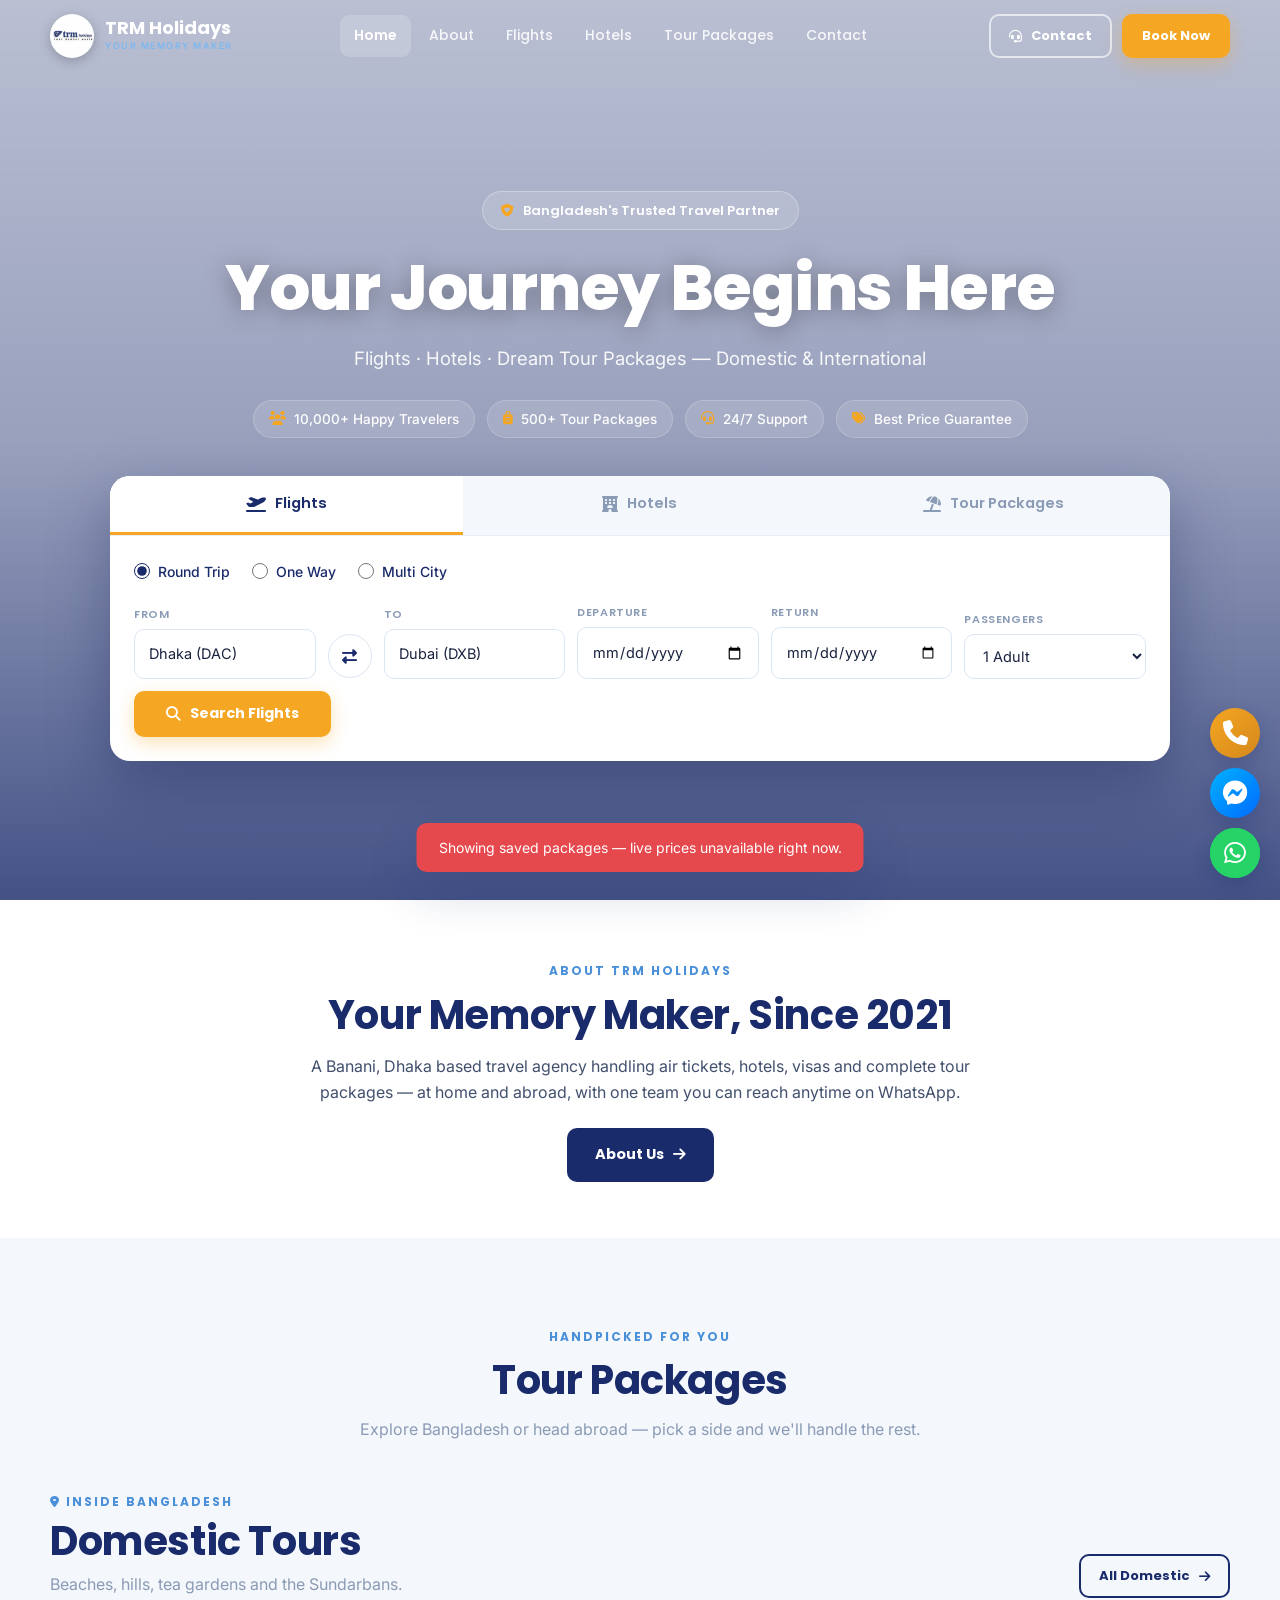
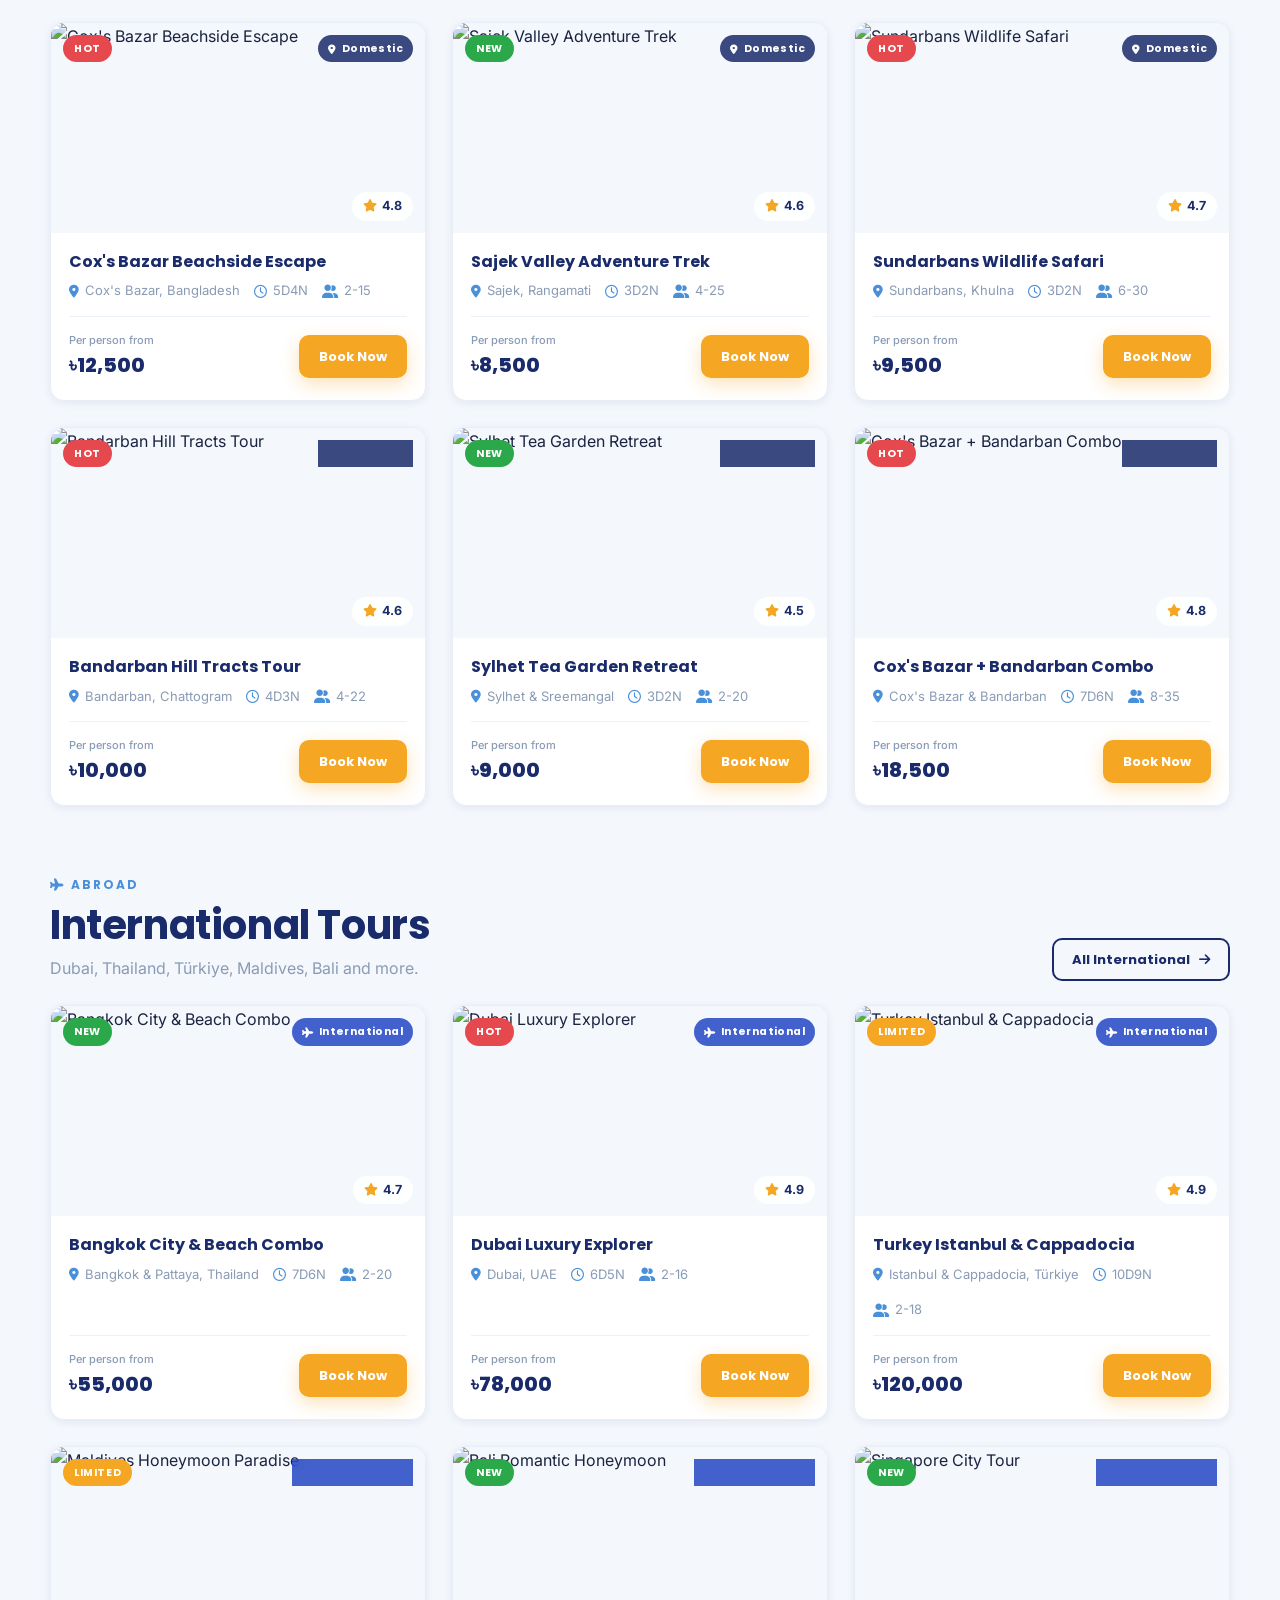
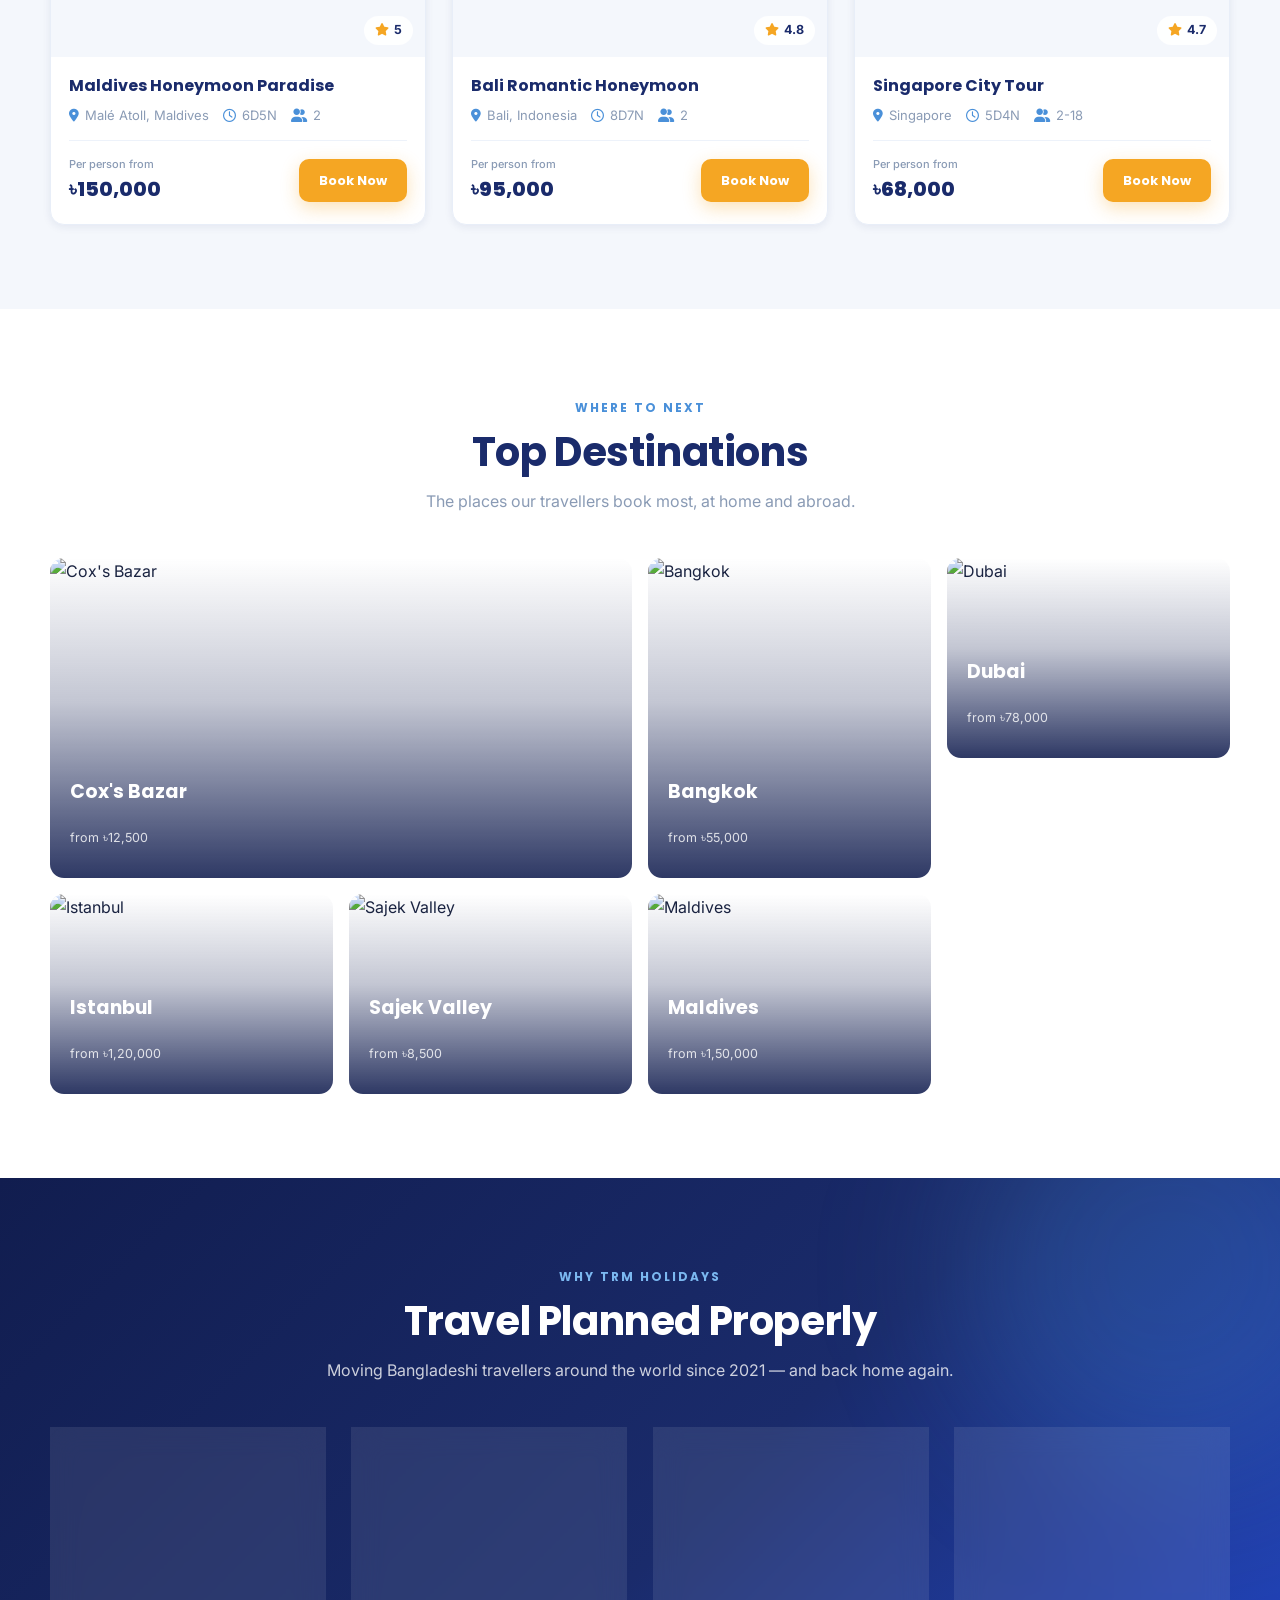
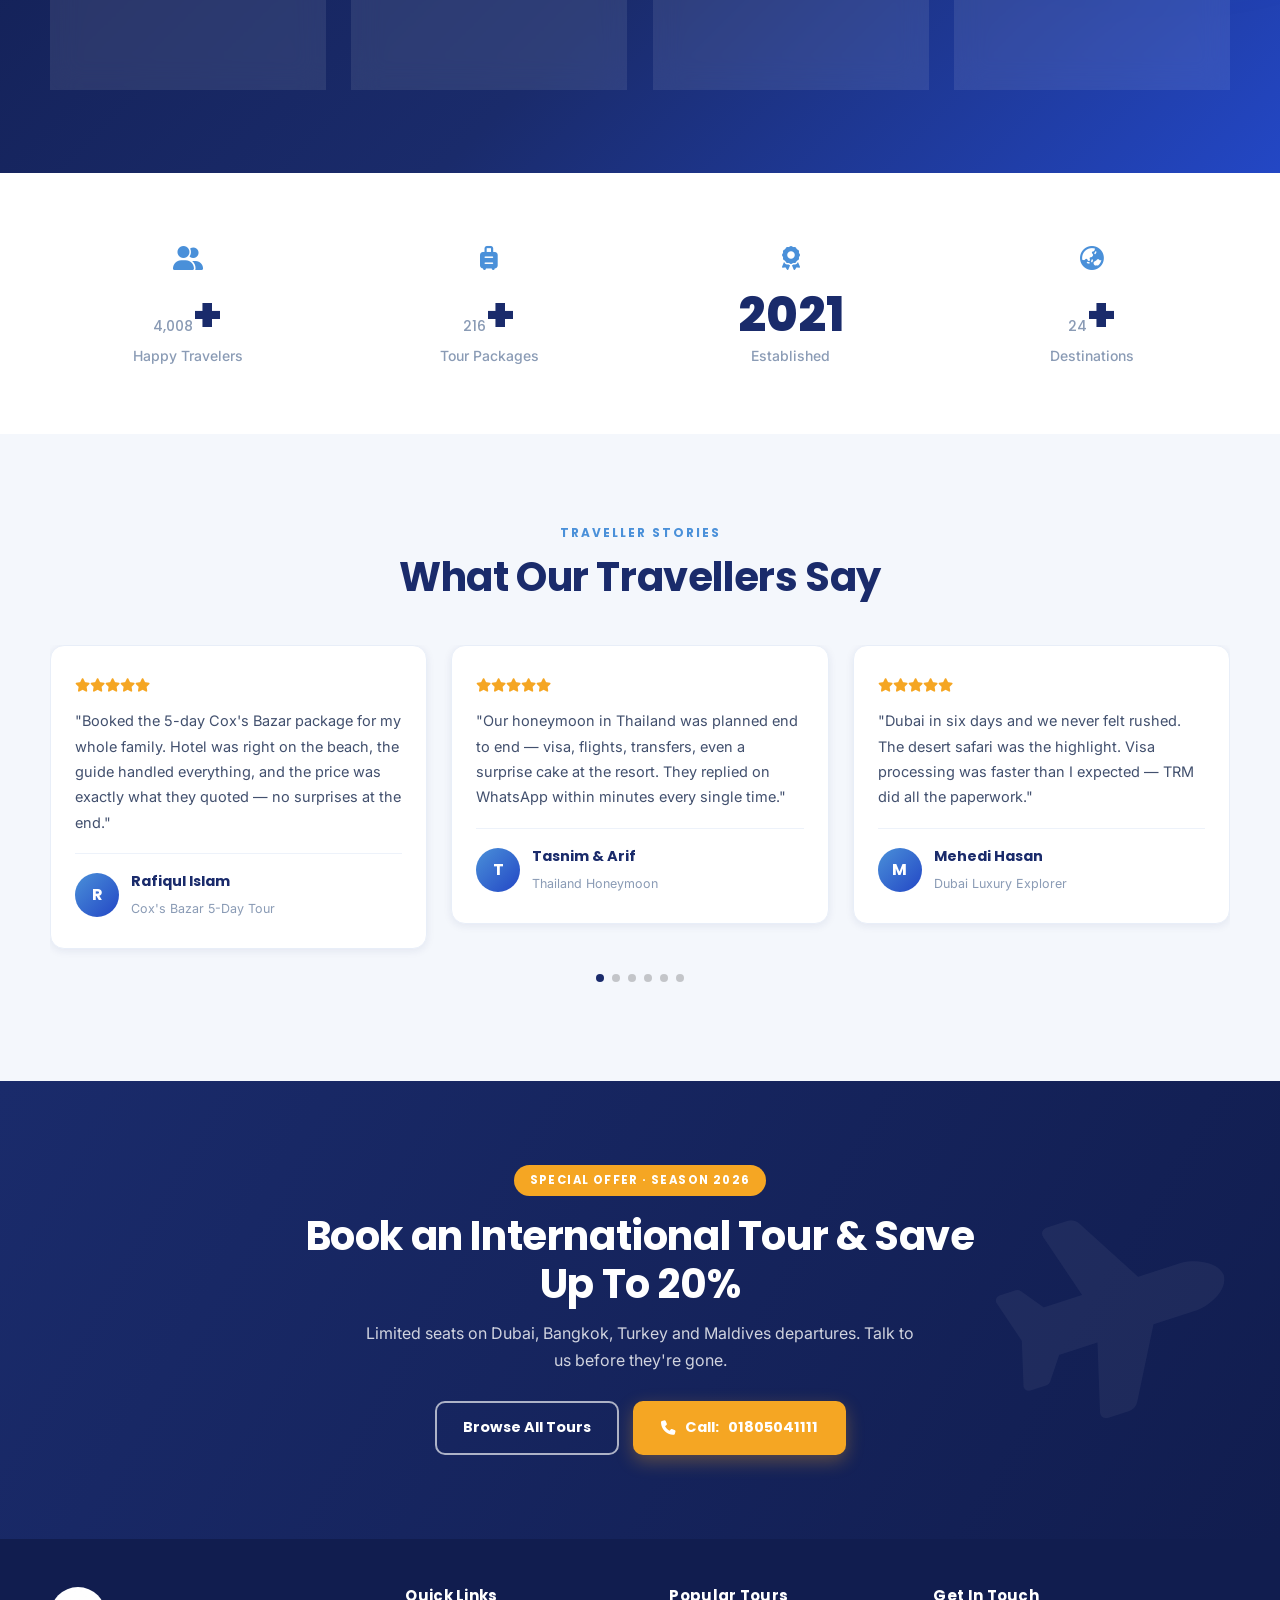
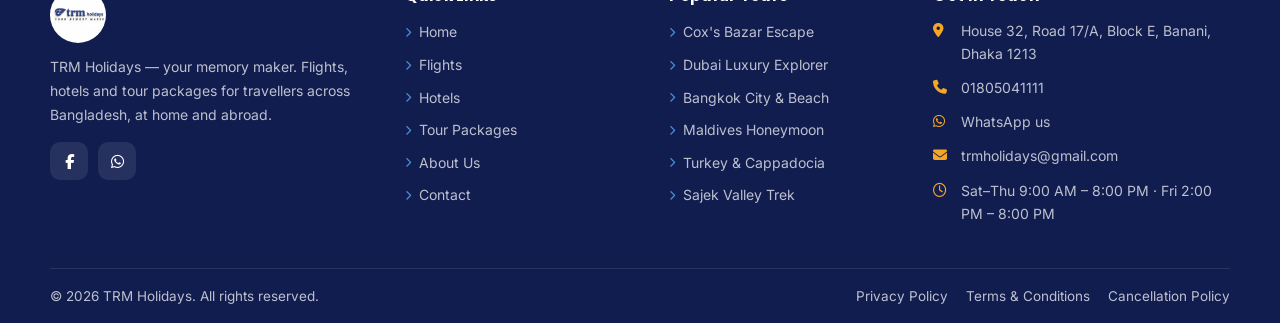
==== commit 14cf4d0f: "Thanks for everything" ====
--- a/index.html
+++ b/index.html
@@ -5,9 +5,68 @@
 <meta name="viewport" content="width=device-width, initial-scale=1.0">
 <meta name="description" content="TRM Holidays — Bangladesh's trusted travel partner. Flights, hotels and dream tour packages, domestic and international. Your Memory Maker.">
 <meta name="theme-color" content="#1A2B6B">
+<link rel="canonical" href="https://omaar-x.github.io/TRM-Holidays-website/">
+<meta property="og:type" content="website">
+<meta property="og:site_name" content="TRM Holidays">
+<meta property="og:title" content="TRM Holidays | Flights, Hotels & Tour Packages in Bangladesh">
+<meta property="og:description" content="TRM Holidays — Bangladesh's trusted travel partner. Flights, hotels and dream tour packages, domestic and international. Your Memory Maker.">
+<meta property="og:url" content="https://omaar-x.github.io/TRM-Holidays-website/">
+<meta property="og:image" content="https://omaar-x.github.io/TRM-Holidays-website/assets/images/og-cover.jpg">
+<meta property="og:image:width" content="1200">
+<meta property="og:image:height" content="630">
+<meta property="og:image:alt" content="TRM Holidays — Your Memory Maker">
+<meta name="twitter:card" content="summary_large_image">
+<script type="application/ld+json">
+{
+  "@context": "https://schema.org",
+  "@graph": [
+    {
+      "@type": "WebSite",
+      "@id": "https://omaar-x.github.io/TRM-Holidays-website/#website",
+      "url": "https://omaar-x.github.io/TRM-Holidays-website/",
+      "name": "TRM Holidays",
+      "alternateName": [
+        "TRM Holidays BD"
+      ],
+      "inLanguage": "en"
+    },
+    {
+      "@type": "TravelAgency",
+      "@id": "https://omaar-x.github.io/TRM-Holidays-website/#organization",
+      "name": "TRM Holidays",
+      "url": "https://omaar-x.github.io/TRM-Holidays-website/",
+      "logo": "https://omaar-x.github.io/TRM-Holidays-website/android-chrome-512x512.png",
+      "image": "https://omaar-x.github.io/TRM-Holidays-website/assets/images/logo.jpeg",
+      "slogan": "Your Memory Maker",
+      "description": "Flights, hotels, visa assistance and domestic and international tour packages from Dhaka, Bangladesh.",
+      "foundingDate": "2021",
+      "telephone": "+8801805041111",
+      "email": "trmholidays@gmail.com",
+      "address": {
+        "@type": "PostalAddress",
+        "streetAddress": "House 32, Road 17/A, Block E, Banani",
+        "addressLocality": "Dhaka",
+        "postalCode": "1213",
+        "addressCountry": "BD"
+      },
+      "areaServed": "BD",
+      "sameAs": [
+        "https://www.facebook.com/trmholidaysbd"
+      ]
+    }
+  ]
+}
+</script>
 <title>TRM Holidays | Flights, Hotels & Tour Packages in Bangladesh</title>
 
-<link rel="icon" href="assets/images/logo.jpeg">
+<link rel="icon" href="favicon.ico" sizes="any">
+<link rel="icon" type="image/png" sizes="32x32" href="favicon-32x32.png">
+<link rel="icon" type="image/png" sizes="16x16" href="favicon-16x16.png">
+<link rel="icon" type="image/png" sizes="192x192" href="android-chrome-192x192.png">
+<link rel="apple-touch-icon" sizes="180x180" href="apple-touch-icon.png">
+<link rel="manifest" href="site.webmanifest">
+<meta name="msapplication-TileColor" content="#1A2B6B">
+<meta name="msapplication-config" content="browserconfig.xml">
 
 <!-- Fonts -->
 <link rel="preconnect" href="https://fonts.googleapis.com">
@@ -410,7 +469,7 @@
   <div class="wrap">
     <div class="about-short" data-aos="fade-up">
       <span class="eyebrow">About TRM Holidays</span>
-      <h2>Your Memory Maker, Since 2023</h2>
+      <h2>Your Memory Maker, Since 2021</h2>
       <p>
         A Banani, Dhaka based travel agency handling air tickets, hotels, visas and complete
         tour packages — at home and abroad, with one team you can reach anytime on WhatsApp.
@@ -468,7 +527,7 @@
 
     <div class="mosaic" data-aos="fade-up">
       <div class="tile big">
-        <img src="https://images.unsplash.com/photo-1507525428034-b723cf961d3e?w=1200&q=80" alt="Cox's Bazar" loading="lazy">
+        <img src="https://images.unsplash.com/photo-1687340148555-e060afb6aee1?w=1200&q=80" alt="Cox's Bazar" loading="lazy">
         <div class="tile-body">
           <h3>Cox's Bazar</h3><small>from ৳12,500</small>
           <a href="tours.html?region=domestic&amp;q=Cox" class="btn btn-gold btn-sm">Explore</a>
@@ -489,14 +548,14 @@
         </div>
       </div>
       <div class="tile">
-        <img src="https://images.unsplash.com/photo-1570939274717-7eda259b50ed?w=800&q=80" alt="Istanbul" loading="lazy">
+        <img src="https://images.unsplash.com/photo-1604156789095-3348604c0f43?w=800&q=80" alt="Istanbul" loading="lazy">
         <div class="tile-body">
           <h3>Istanbul</h3><small>from ৳1,20,000</small>
           <a href="tours.html?region=international&amp;q=Istanbul" class="btn btn-gold btn-sm">Explore</a>
         </div>
       </div>
       <div class="tile">
-        <img src="https://images.unsplash.com/photo-1464822759023-fed622ff2c3b?w=800&q=80" alt="Sajek Valley" loading="lazy">
+        <img src="https://images.unsplash.com/photo-1641730601084-7dd3e7d3c8b9?w=800&q=80" alt="Sajek Valley" loading="lazy">
         <div class="tile-body">
           <h3>Sajek Valley</h3><small>from ৳8,500</small>
           <a href="tours.html?region=domestic&amp;q=Sajek" class="btn btn-gold btn-sm">Explore</a>
@@ -519,7 +578,7 @@
     <div class="sec-head" data-aos="fade-up">
       <span class="eyebrow">Why TRM Holidays</span>
       <h2>Travel Planned Properly</h2>
-      <p>Moving Bangladeshi travellers around the world since 2023 — and back home again.</p>
+      <p>Moving Bangladeshi travellers around the world since 2021 — and back home again.</p>
     </div>
 
     <div class="grid g-4">
@@ -553,7 +612,7 @@
     <div class="grid g-4 stats-grid">
       <div class="stat"><div class="ico"><i class="fa-solid fa-user-group"></i></div><b><span class="count" data-target="10000">0</span>+</b><span>Happy Travelers</span></div>
       <div class="stat"><div class="ico"><i class="fa-solid fa-suitcase-rolling"></i></div><b><span class="count" data-target="500">0</span>+</b><span>Tour Packages</span></div>
-      <div class="stat"><div class="ico"><i class="fa-solid fa-award"></i></div><b>2023</b><span>Established</span></div>
+      <div class="stat"><div class="ico"><i class="fa-solid fa-award"></i></div><b>2021</b><span>Established</span></div>
       <div class="stat"><div class="ico"><i class="fa-solid fa-earth-asia"></i></div><b><span class="count" data-target="50">0</span>+</b><span>Destinations</span></div>
     </div>
   </div>
@@ -685,18 +744,20 @@
     <div class="footer-bottom">
       <span>&copy; <span id="year"></span> TRM Holidays. All rights reserved.</span>
       <nav>
-        <a href="#">Privacy Policy</a>
-        <a href="#">Terms &amp; Conditions</a>
-        <a href="#">Cancellation Policy</a>
+        <a href="privacy.html">Privacy Policy</a>
+        <a href="terms.html">Terms &amp; Conditions</a>
+        <a href="cancellation.html">Cancellation Policy</a>
       </nav>
     </div>
   </div>
 </footer>
 
 <!-- ══════════════ FLOATING BUTTONS ══════════════ -->
-<a href="#" data-trm="wa" data-msg="Hi TRM Holidays! I'd like to know more about your tour packages." class="wa-float" target="_blank" rel="noopener" aria-label="Chat on WhatsApp">
-  <i class="fa-brands fa-whatsapp"></i>
-</a>
+<div class="float-contact">
+  <a href="#" data-trm="tel" class="fc fc-call" aria-label="Call us" title="Call us"><i class="fa-solid fa-phone"></i></a>
+  <a href="#" data-trm="messenger" class="fc fc-msg" target="_blank" rel="noopener" aria-label="Message us on Messenger" title="Message us on Messenger"><i class="fa-brands fa-facebook-messenger"></i></a>
+  <a href="#" data-trm="wa" data-msg="Hi TRM Holidays! I'd like to know more about your tour packages." class="fc fc-wa" target="_blank" rel="noopener" aria-label="Chat on WhatsApp" title="Chat on WhatsApp"><i class="fa-brands fa-whatsapp"></i></a>
+</div>
 <button class="top-btn" id="topBtn" aria-label="Back to top"><i class="fa-solid fa-arrow-up"></i></button>
 
 <!-- ══════════════ SCRIPTS ══════════════ -->
@@ -766,24 +827,19 @@
   if (window.AOS) AOS.refreshHard();
 }
 
-/* Load from the Apps Script API, fall back to the local catalogue */
+/* Show the local catalogue straight away, then swap in live data from the
+   Apps Script API if the sheet has any. Apps Script takes 1–4s to answer, so
+   visitors should never wait on it to see packages. */
 async function loadToursFromAPI(){
-  if (!TRM.isApiConfigured()){
-    renderTours(TOURS);               // API_URL not set yet — use local data silently
-    return;
-  }
-
-  const skel = '<div class="skel skel-card"></div>'.repeat(3);
-  document.getElementById('domesticGrid').innerHTML = skel;
-  document.getElementById('internationalGrid').innerHTML = skel;
+  renderTours(TOURS);
+  if (!TRM.isApiConfigured()) return;
 
   try {
     const res = await TRM.apiGet('get_tours');
     if (!res.success) throw new Error(res.error || 'failed');
-    // An empty sheet isn't an error — just show the local catalogue
-    renderTours(res.data && res.data.length ? res.data : TOURS);
+    // An empty sheet isn't an error — keep the local catalogue
+    if (res.data && res.data.length) renderTours(res.data);
   } catch (err) {
-    renderTours(TOURS);
     toast('Showing saved packages — live prices unavailable right now.', 'err');
   }
 }
--- a/assets/css/trm.css
+++ b/assets/css/trm.css
@@ -238,44 +238,57 @@
 .field.err .err-msg{display:block}
 
 /* ---------- Footer ---------- */
-.footer{background:var(--navy-dark);color:rgba(255,255,255,.72);padding:64px 0 0;font-size:14.5px}
-.footer h4{color:#fff;font-size:15px;font-weight:700;margin-bottom:18px;letter-spacing:.3px}
-.footer-grid{display:grid;grid-template-columns:1.4fr 1fr 1fr 1.3fr;gap:40px;padding-bottom:44px}
-.footer p{line-height:1.75}
+.footer{background:var(--navy-dark);color:rgba(255,255,255,.72);padding:48px 0 0;font-size:14px}
+.footer h4{color:#fff;font-size:15px;font-weight:700;margin-bottom:14px;letter-spacing:.3px}
+.footer-grid{display:grid;grid-template-columns:1.4fr 1fr 1fr 1.3fr;gap:36px;padding-bottom:32px}
+.footer p{line-height:1.7}
 .footer a{transition:color .2s}
 .footer a:hover{color:var(--gold)}
-.footer-links li{margin-bottom:10px}
+.footer-links li{margin-bottom:8px}
 .footer-links li a{display:inline-flex;align-items:center;gap:8px}
 .footer-links i{font-size:10px;color:var(--sky)}
-.socials{display:flex;gap:10px;margin-top:20px}
+.socials{display:flex;gap:10px;margin-top:16px}
 .socials a{
   width:38px;height:38px;border-radius:10px;display:grid;place-items:center;
   background:rgba(255,255,255,.09);color:#fff;font-size:15px;transition:all .22s var(--ease);
 }
 .socials a:hover{background:var(--sky);transform:translateY(-3px);color:#fff}
-.contact-list li{display:flex;gap:12px;margin-bottom:15px;align-items:flex-start}
+.contact-list li{display:flex;gap:12px;margin-bottom:11px;align-items:flex-start}
 .contact-list i{color:var(--gold);width:16px;margin-top:4px;flex:0 0 16px}
 .footer-bottom{
-  border-top:1px solid rgba(255,255,255,.1);padding:20px 0;
+  border-top:1px solid rgba(255,255,255,.1);padding:16px 0;
   display:flex;flex-wrap:wrap;gap:14px;justify-content:space-between;font-size:13.5px;
 }
 .footer-bottom nav{display:flex;flex-wrap:wrap;gap:18px}
 
 /* ---------- Floating buttons ---------- */
-.wa-float{
-  position:fixed;right:22px;bottom:22px;z-index:900;
-  width:54px;height:54px;border-radius:50%;background:var(--green);color:#fff;
-  display:grid;place-items:center;font-size:27px;
-  box-shadow:0 8px 24px rgba(37,211,102,.45);transition:transform .25s var(--ease);
-}
-.wa-float:hover{transform:scale(1.1)}
-.wa-float::after{
+/* Contact stack on every page: Call, Messenger, WhatsApp (top to bottom).
+   Sizes live in variables so the back-to-top button can sit just above the stack
+   and a page with its own bottom bar (tour-detail) only has to change --fc-bottom. */
+:root{--fc-size:50px;--fc-gap:10px;--fc-right:20px;--fc-bottom:22px}
+.float-contact{
+  position:fixed;right:var(--fc-right);bottom:var(--fc-bottom);z-index:900;
+  display:flex;flex-direction:column;gap:var(--fc-gap);
+}
+.fc{
+  position:relative;width:var(--fc-size);height:var(--fc-size);border-radius:50%;
+  display:grid;place-items:center;color:#fff;font-size:calc(var(--fc-size) * .5);
+  box-shadow:0 6px 18px rgba(26,43,107,.28);transition:transform .25s var(--ease);
+}
+.fc:hover{transform:scale(1.1);color:#fff}
+.fc-wa{background:var(--green)}
+.fc-msg{background:linear-gradient(135deg,#00B2FF,#006AFF)}
+.fc-call{background:linear-gradient(135deg,var(--gold),var(--gold-dark))}
+.fc-wa::after{
   content:'';position:absolute;inset:0;border-radius:50%;
   border:2px solid var(--green);animation:pulse 2s infinite;
 }
 @keyframes pulse{0%{transform:scale(1);opacity:.7}100%{transform:scale(1.5);opacity:0}}
 .top-btn{
-  position:fixed;right:22px;bottom:88px;z-index:900;
+  position:fixed;
+  right:calc(var(--fc-right) + (var(--fc-size) - 46px) / 2);
+  bottom:calc(var(--fc-bottom) + var(--fc-size) * 3 + var(--fc-gap) * 2 + 12px);
+  z-index:900;
   width:46px;height:46px;border-radius:12px;background:var(--navy);color:#fff;
   display:grid;place-items:center;font-size:16px;box-shadow:var(--shadow);
   opacity:0;visibility:hidden;transform:translateY(10px);transition:all .28s var(--ease);
@@ -287,14 +300,14 @@
 .loader{
   position:fixed;inset:0;z-index:9999;background:var(--navy-dark);
   display:flex;flex-direction:column;align-items:center;justify-content:center;gap:22px;
-  transition:opacity .5s var(--ease),visibility .5s;
+  transition:opacity .35s var(--ease),visibility .35s;
 }
 .loader.hide{opacity:0;visibility:hidden}
 .loader i{font-size:42px;color:var(--sky-light);animation:fly 1.6s ease-in-out infinite}
 @keyframes fly{0%,100%{transform:translateX(-26px)}50%{transform:translateX(26px)}}
 .loader b{font-family:var(--font-head);font-size:22px;font-weight:700;color:#fff;letter-spacing:.5px}
 .loader-bar{width:190px;height:3px;border-radius:3px;background:rgba(255,255,255,.16);overflow:hidden}
-.loader-bar i{display:block;width:0;height:100%;background:var(--gold);animation:fill 1.2s ease forwards;font-size:0}
+.loader-bar i{display:block;width:0;height:100%;background:var(--gold);animation:fill .8s ease forwards;font-size:0}
 @keyframes fill{to{width:100%}}
 
 /* ---------- Toast ---------- */
@@ -333,11 +346,18 @@
   .nav-links,.nav-actions{display:none}
   .burger{display:flex}
   .g-3,.g-4{grid-template-columns:1fr}
-  .footer-grid{grid-template-columns:1fr;gap:30px}
-  .footer-bottom{flex-direction:column;text-align:center;align-items:center}
+  /* Compact footer: a 2x2 grid on tablets */
+  .footer{padding-top:34px}
+  .footer-grid{grid-template-columns:1fr 1fr;gap:24px 18px;padding-bottom:22px}
+  .footer h4{margin-bottom:10px}
+  .footer-links li{margin-bottom:7px}
+  .footer-links i{display:none}
+  .contact-list li{margin-bottom:9px}
+  .socials{margin-top:14px}
+  .footer-bottom{flex-direction:column;text-align:center;align-items:center;gap:8px;padding:14px 0}
+  .footer-bottom nav{justify-content:center;gap:6px 16px}
   .page-banner{padding:calc(var(--nav-h) + 42px) 0 42px}
-  .wa-float{right:16px;bottom:16px}
-  .top-btn{right:16px;bottom:80px}
+  :root{--fc-size:44px;--fc-gap:8px;--fc-right:12px;--fc-bottom:16px}
 }
 
 /* ---------- Real logo mark (assets/images/logo.jpeg) ---------- */
@@ -349,7 +369,10 @@
 }
 .brand:hover .brand-logo{transform:scale(1.06)}
 .nav.scrolled .brand-logo,.nav.solid .brand-logo{width:40px;height:40px;flex-basis:40px}
-.footer-logo{width:64px;height:64px;border-radius:50%;background:#fff;margin-bottom:16px}
+.footer-logo{width:56px;height:56px;border-radius:50%;background:#fff;margin-bottom:12px}
+@media(max-width:768px){.footer-logo{width:46px;height:46px;margin-bottom:10px}}
+/* Phones: brand and contact span the full width, the two link lists sit side by side */
+@media(max-width:600px){.footer-grid > div:first-child,.footer-grid > div:last-child{grid-column:1/-1}}
 
 /* ---------- iOS zoom guard ----------
    Safari on iPhone auto-zooms the whole page when a focused field has a
@@ -529,3 +552,29 @@
   .leg-remove-spacer{display:none}
   .leg-add{justify-self:stretch;justify-content:center}
 }
+
+/* ---------- Visually hidden (screen readers / SEO only) ---------- */
+.sr-only{
+  position:absolute;width:1px;height:1px;padding:0;margin:-1px;overflow:hidden;
+  clip:rect(0,0,0,0);white-space:nowrap;border:0;
+}
+
+/* ---------- Policy pages (privacy / terms / cancellation) ---------- */
+.policy{max-width:820px;margin:0 auto}
+.policy .updated{font-size:13.5px;color:var(--gray);margin-bottom:26px}
+.policy h2{font-size:1.25rem;margin:34px 0 10px}
+.policy p,.policy li{color:#42506E;font-size:15.5px;line-height:1.75}
+.policy p{margin-bottom:14px}
+.policy ul{list-style:disc;padding-left:22px;margin:0 0 16px}
+.policy li{margin-bottom:6px}
+.policy a{color:var(--royal);font-weight:500;text-decoration:underline}
+.policy-contact{
+  margin-top:34px;padding:22px 24px;background:var(--off);border:1px solid #E4EBF6;
+  border-radius:var(--radius);
+}
+.policy-contact h2{margin-top:0}
+.policy-contact p{margin-bottom:6px}
+@media(max-width:768px){
+  .policy h2{font-size:1.12rem}
+  .policy p,.policy li{font-size:15px}
+}
